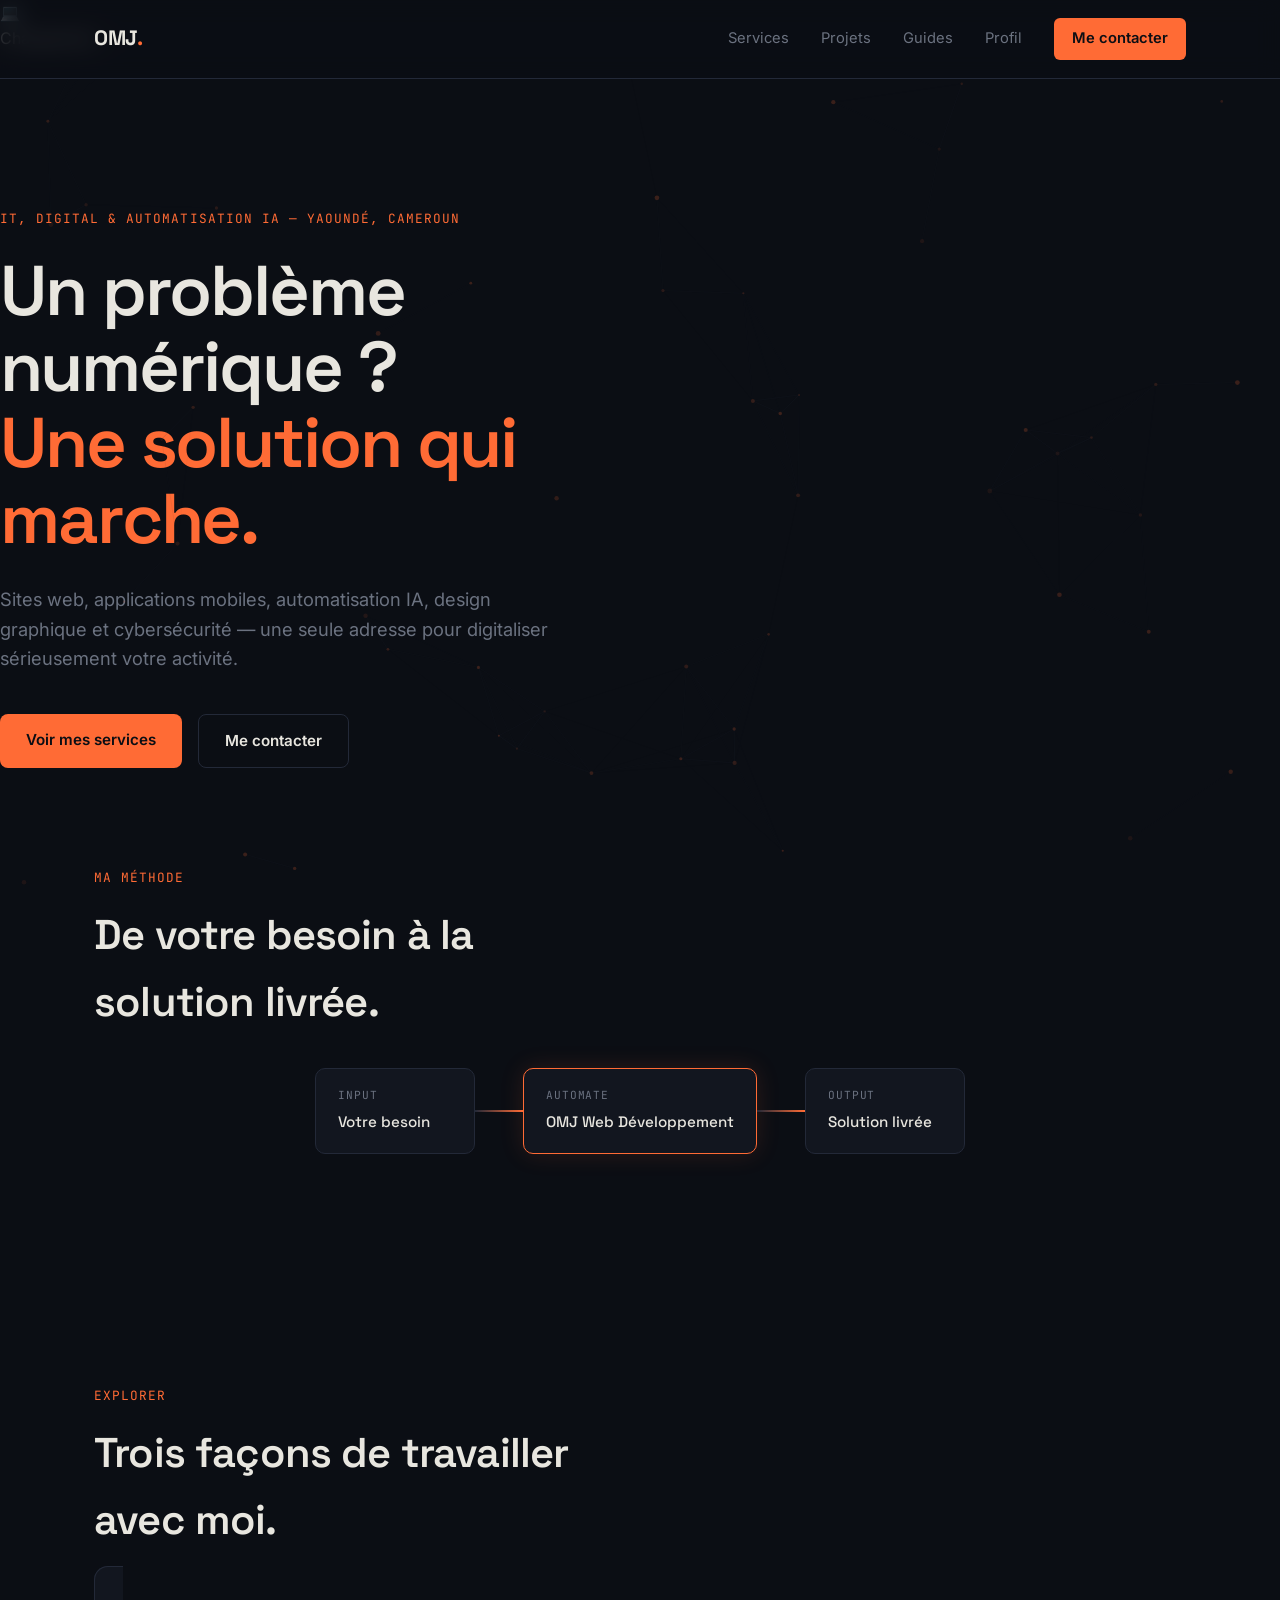
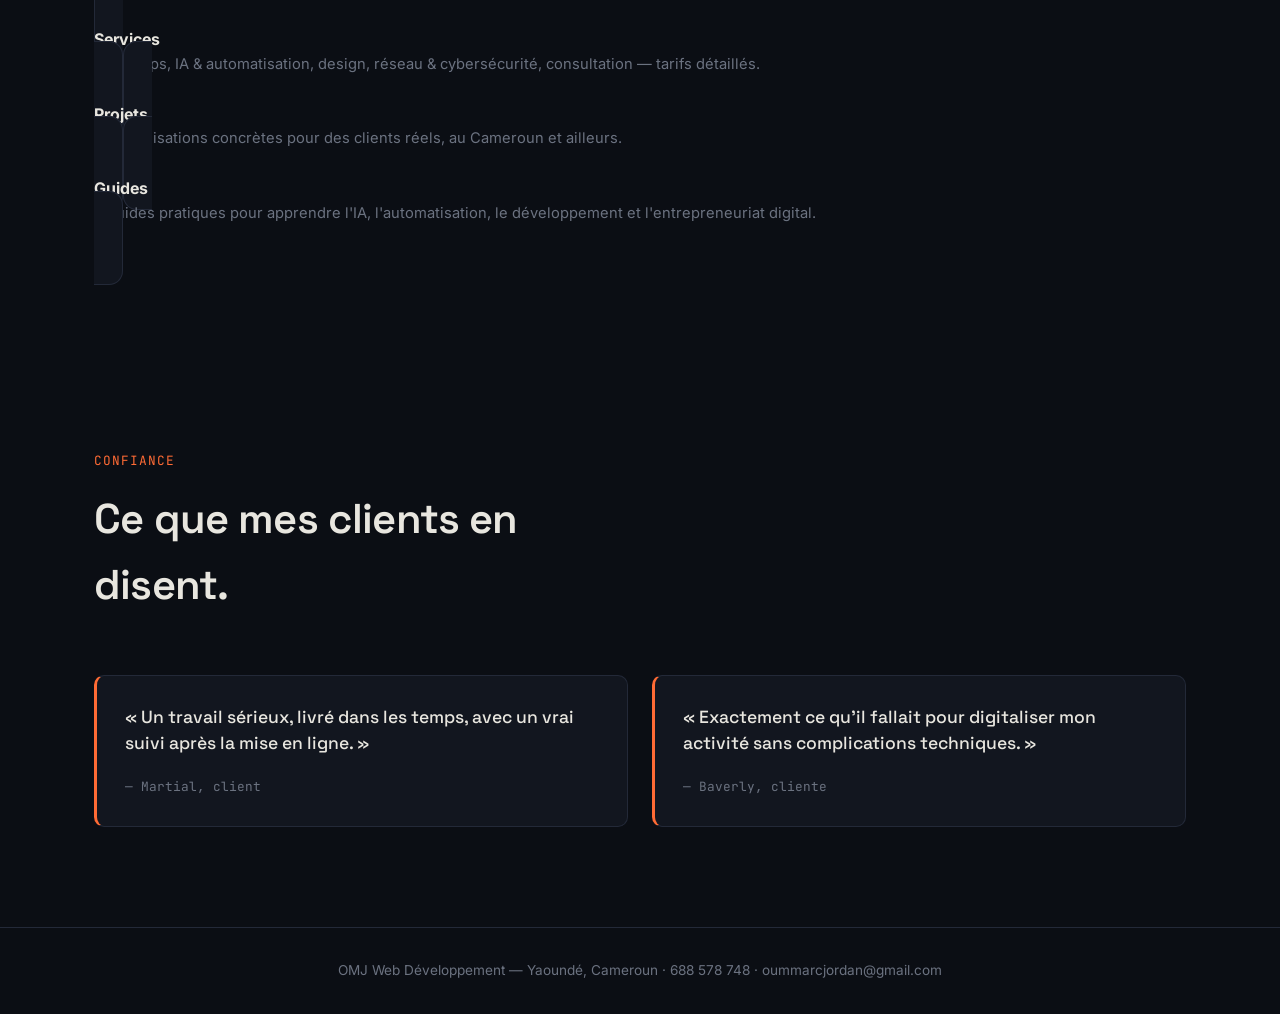
==== index.html @ aa6b7703 "Update index.html" ====
<!DOCTYPE html>
<html lang="fr">
<head>
<meta charset="UTF-8">
<meta name="viewport" content="width=device-width, initial-scale=1.0">
<title>OMJ Web Développement — IT, Digital & Automatisation IA à Yaoundé</title>
<meta name="description" content="Développement web, applications mobiles, automatisation IA, design graphique et cybersécurité — par Marc Jordan Oum, OMJ Web Développement, Yaoundé, Cameroun.">
<link rel="preconnect" href="https://fonts.googleapis.com">
<link href="https://fonts.googleapis.com/css2?family=Space+Grotesk:wght@500;600;700&family=Inter:wght@400;500;600&family=JetBrains+Mono:wght@400;500&display=swap" rel="stylesheet">
<link rel="stylesheet" href="style.css">
</head>
<body>

<div id="preloader">
  <div class="loader-track"><div class="loader-icon">💻</div></div>
  <p class="loader-text">Chargement…</p>
</div>

<canvas id="node-canvas"></canvas>

<nav class="nav">
  <div class="nav-inner">
    <a href="index.html" class="logo">OMJ<span class="logo-dot">.</span></a>
    <div class="nav-links">
      <a href="services.html">Services</a>
      <a href="projets.html">Projets</a>
      <a href="guides.html">Guides</a>
      <a href="profil.html">Profil</a>
      <a href="contact.html" class="nav-cta">Me contacter</a>
    </div>
  </div>
</nav>

<header class="photo-hero">
  <div class="photo-hero-bg" style="background-image:url('images/hero-accueil.jpg')"></div>
  <canvas id="brain-canvas"></canvas>
  <div class="photo-hero-overlay"></div>
  <div class="photo-hero-content">
    <p class="eyebrow">IT, Digital &amp; Automatisation IA — Yaoundé, Cameroun</p>
    <h1 class="hero-title">Un problème numérique ?<br><span class="accent">Une solution qui marche.</span></h1>
    <p class="hero-sub">Sites web, applications mobiles, automatisation IA, design graphique et cybersécurité — une seule adresse pour digitaliser sérieusement votre activité.</p>
    <div class="hero-actions">
      <a href="services.html" class="btn btn-primary">Voir mes services</a>
      <a href="contact.html" class="btn btn-ghost">Me contacter</a>
    </div>
  </div>
</header>

<section id="flow">
  <p class="section-eyebrow">Ma méthode</p>
  <h2 class="section-title">De votre besoin à la solution livrée.</h2>
  <div class="hero-flow">
    <div class="flow-node">
      <span class="flow-label">INPUT</span>
      <span class="flow-value">Votre besoin</span>
    </div>
    <div class="flow-line flow-line-1"></div>
    <div class="flow-node flow-process">
      <span class="flow-label">AUTOMATE</span>
      <span class="flow-value">OMJ Web Développement</span>
    </div>
    <div class="flow-line flow-line-2"></div>
    <div class="flow-node flow-output">
      <span class="flow-label">OUTPUT</span>
      <span class="flow-value">Solution livrée</span>
    </div>
  </div>
</section>

<section id="teaser">
  <p class="section-eyebrow">Explorer</p>
  <h2 class="section-title">Trois façons de travailler avec moi.</h2>
  <div class="card-grid" style="margin-top:48px;">
    <a href="services.html" class="price-card">
      <h4>Services</h4>
      <p class="price-desc">Web, apps, IA &amp; automatisation, design, réseau &amp; cybersécurité, consultation — tarifs détaillés.</p>
    </a>
    <a href="projets.html" class="price-card">
      <h4>Projets</h4>
      <p class="price-desc">Des réalisations concrètes pour des clients réels, au Cameroun et ailleurs.</p>
    </a>
    <a href="guides.html" class="price-card">
      <h4>Guides</h4>
      <p class="price-desc">8 guides pratiques pour apprendre l'IA, l'automatisation, le développement et l'entrepreneuriat digital.</p>
    </a>
  </div>
</section>

<section id="trust">
  <p class="section-eyebrow">Confiance</p>
  <h2 class="section-title">Ce que mes clients en disent.</h2>
  <div class="trust-grid">
    <div class="trust-card">
      <p>« Un travail sérieux, livré dans les temps, avec un vrai suivi après la mise en ligne. »</p>
      <cite>— Martial, client</cite>
    </div>
    <div class="trust-card">
      <p>« Exactement ce qu'il fallait pour digitaliser mon activité sans complications techniques. »</p>
      <cite>— Baverly, cliente</cite>
    </div>
  </div>
</section>

<footer class="footer">
  <p>OMJ Web Développement — Yaoundé, Cameroun · 688 578 748 · oummarcjordan@gmail.com</p>
</footer>

<script src="main.js"></script>
</body>
  </html>
---- style.css ----
/* ============================================
   TOKENS
   ============================================ */
:root {
  --bg: #0B0E14;
  --surface: #12161F;
  --surface-2: #181D29;
  --text: #E8E6DF;
  --text-muted: #6B7280;
  --accent: #FF6B35;
  --accent-dim: #FF6B3522;
  --border: #232938;

  --font-display: 'Space Grotesk', sans-serif;
  --font-body: 'Inter', sans-serif;
  --font-mono: 'JetBrains Mono', monospace;

  --maxw: 1140px;
}

* { margin: 0; padding: 0; box-sizing: border-box; }

html { scroll-behavior: smooth; }

body {
  background: var(--bg);
  color: var(--text);
  font-family: var(--font-body);
  line-height: 1.6;
  -webkit-font-smoothing: antialiased;
  overflow-x: hidden;
}

a { color: inherit; text-decoration: none; }
ul { list-style: none; }

@media (prefers-reduced-motion: reduce) {
  *, *::before, *::after {
    animation-duration: 0.01ms !important;
    transition-duration: 0.01ms !important;
  }
}

/* ============================================
   BACKGROUND CANVAS
   ============================================ */
#node-canvas {
  position: fixed;
  top: 0; left: 0;
  width: 100%; height: 100%;
  z-index: 0;
  opacity: 0.5;
  pointer-events: none;
}

/* ============================================
   NAV
   ============================================ */
.nav {
  position: fixed;
  top: 0; left: 0; right: 0;
  z-index: 100;
  background: rgba(11, 14, 20, 0.75);
  backdrop-filter: blur(12px);
  border-bottom: 1px solid var(--border);
}

.nav-inner {
  max-width: var(--maxw);
  margin: 0 auto;
  padding: 18px 24px;
  display: flex;
  justify-content: space-between;
  align-items: center;
}

.logo {
  font-family: var(--font-display);
  font-weight: 700;
  font-size: 1.3rem;
  letter-spacing: -0.02em;
}
.logo-dot { color: var(--accent); }

.nav-links {
  display: flex;
  align-items: center;
  gap: 32px;
  font-size: 0.92rem;
  color: var(--text-muted);
}
.nav-links a:hover { color: var(--text); }

.nav-cta {
  background: var(--accent);
  color: #0B0E14 !important;
  padding: 9px 18px;
  border-radius: 6px;
  font-weight: 600;
}
.nav-cta:hover { opacity: 0.9; }

/* ============================================
   HERO
   ============================================ */
.hero {
  position: relative;
  z-index: 1;
  max-width: var(--maxw);
  margin: 0 auto;
  padding: 180px 24px 120px;
  display: grid;
  grid-template-columns: 1fr;
  gap: 80px;
}

.eyebrow {
  font-family: var(--font-mono);
  font-size: 0.8rem;
  color: var(--accent);
  letter-spacing: 0.08em;
  text-transform: uppercase;
  margin-bottom: 24px;
}

.hero-title {
  font-family: var(--font-display);
  font-size: clamp(2.4rem, 6vw, 4.4rem);
  font-weight: 600;
  line-height: 1.08;
  letter-spacing: -0.03em;
  max-width: 14ch;
}
.hero-title .accent { color: var(--accent); }

.hero-sub {
  margin-top: 28px;
  font-size: 1.15rem;
  color: var(--text-muted);
  max-width: 46ch;
}

.hero-actions {
  margin-top: 40px;
  display: flex;
  gap: 16px;
  flex-wrap: wrap;
}

.btn {
  padding: 14px 26px;
  border-radius: 8px;
  font-weight: 600;
  font-size: 0.95rem;
  display: inline-block;
  transition: transform 0.15s ease, opacity 0.15s ease;
}
.btn:hover { transform: translateY(-2px); }

.btn-primary {
  background: var(--accent);
  color: #0B0E14;
}
.btn-ghost {
  border: 1px solid var(--border);
  color: var(--text);
}
.btn-ghost:hover { border-color: var(--accent); }

/* Hero flow diagram */
.hero-flow {
  display: flex;
  align-items: center;
  justify-content: center;
  gap: 0;
  flex-wrap: wrap;
  padding: 32px 0;
}

.flow-node {
  background: var(--surface);
  border: 1px solid var(--border);
  border-radius: 10px;
  padding: 18px 22px;
  display: flex;
  flex-direction: column;
  gap: 6px;
  min-width: 160px;
  animation: pulse-node 3s ease-in-out infinite;
}
.flow-process {
  border-color: var(--accent);
  box-shadow: 0 0 24px var(--accent-dim);
  animation-delay: 0.5s;
}
.flow-output { animation-delay: 1s; }

@keyframes pulse-node {
  0%, 100% { transform: scale(1); }
  50% { transform: scale(1.03); }
}

.flow-label {
  font-family: var(--font-mono);
  font-size: 0.7rem;
  color: var(--text-muted);
  letter-spacing: 0.08em;
}
.flow-value {
  font-family: var(--font-display);
  font-size: 0.95rem;
  font-weight: 500;
}

.flow-line {
  width: 48px;
  height: 2px;
  background: linear-gradient(90deg, var(--border), var(--accent));
  position: relative;
  overflow: hidden;
}
.flow-line::after {
  content: '';
  position: absolute;
  top: 0; left: -100%;
  width: 100%; height: 100%;
  background: var(--accent);
  animation: flow-travel 2s linear infinite;
}
.flow-line-2::after { animation-delay: 1s; }

@keyframes flow-travel {
  to { left: 100%; }
}

@media (max-width: 640px) {
  .flow-line { width: 2px; height: 24px; }
}

/* ============================================
   SECTION HEADERS (shared)
   ============================================ */
section {
  position: relative;
  z-index: 1;
  max-width: var(--maxw);
  margin: 0 auto;
  padding: 100px 24px;
}

.section-eyebrow {
  font-family: var(--font-mono);
  font-size: 0.8rem;
  color: var(--accent);
  letter-spacing: 0.08em;
  text-transform: uppercase;
  margin-bottom: 14px;
}

.section-title {
  font-family: var(--font-display);
  font-size: clamp(1.8rem, 4vw, 2.6rem);
  font-weight: 600;
  letter-spacing: -0.02em;
  max-width: 18ch;
}

.section-sub {
  margin-top: 16px;
  color: var(--text-muted);
  max-width: 50ch;
  font-size: 1.05rem;
}

/* ============================================
   SERVICES / MODULES
   ============================================ */
.module-grid {
  margin-top: 56px;
  display: grid;
  grid-template-columns: repeat(auto-fit, minmax(240px, 1fr));
  gap: 1px;
  background: var(--border);
  border: 1px solid var(--border);
  border-radius: 14px;
  overflow: hidden;
}

.module {
  background: var(--bg);
  padding: 36px 28px;
  transition: background 0.2s ease;
}
.module:hover { background: var(--surface); }

.module-mark {
  font-family: var(--font-mono);
  font-size: 1.4rem;
  color: var(--accent);
  display: block;
  margin-bottom: 20px;
}

.module h3 {
  font-family: var(--font-display);
  font-size: 1.15rem;
  font-weight: 600;
  margin-bottom: 10px;
}

.module p {
  color: var(--text-muted);
  font-size: 0.92rem;
}

/* ============================================
   PRICING
   ============================================ */
.pricing-grid {
  margin-top: 56px;
  display: grid;
  grid-template-columns: repeat(auto-fit, minmax(260px, 1fr));
  gap: 24px;
}

.price-card {
  background: var(--surface);
  border: 1px solid var(--border);
  border-radius: 14px;
  padding: 36px 28px;
  position: relative;
  transition: transform 0.2s ease, border-color 0.2s ease;
}
.price-card:hover {
  transform: translateY(-4px);
  border-color: var(--accent);
}

.price-card-featured {
  border-color: var(--accent);
  background: linear-gradient(180deg, var(--surface-2), var(--surface));
}

.price-badge {
  position: absolute;
  top: -12px;
  left: 28px;
  background: var(--accent);
  color: #0B0E14;
  font-family: var(--font-mono);
  font-size: 0.7rem;
  font-weight: 600;
  letter-spacing: 0.04em;
  padding: 4px 12px;
  border-radius: 20px;
}

.price-card h3 {
  font-family: var(--font-display);
  font-size: 1.2rem;
  font-weight: 600;
  margin-bottom: 14px;
}

.price-range {
  font-family: var(--font-mono);
  font-size: 1.7rem;
  font-weight: 500;
  color: var(--accent);
  margin-bottom: 16px;
}
.price-range span {
  color: var(--text-muted);
  font-size: 1.1rem;
}

.price-desc {
  color: var(--text-muted);
  font-size: 0.92rem;
}

.pricing-note {
  margin-top: 36px;
  color: var(--text-muted);
  font-size: 0.92rem;
}
.pricing-note a {
  color: var(--accent);
  border-bottom: 1px solid var(--accent);
}
.pricing-note-sub {
  display: block;
  margin-top: 8px;
  font-family: var(--font-mono);
  font-size: 0.78rem;
  opacity: 0.75;
}

/* ============================================
   TRUST / TESTIMONIALS
   ============================================ */
.trust-grid {
  margin-top: 56px;
  display: grid;
  grid-template-columns: repeat(auto-fit, minmax(280px, 1fr));
  gap: 24px;
}

.trust-card {
  background: var(--surface);
  border: 1px solid var(--border);
  border-left: 3px solid var(--accent);
  border-radius: 10px;
  padding: 28px;
}

.trust-card p {
  font-family: var(--font-display);
  font-size: 1.1rem;
  font-weight: 500;
  line-height: 1.5;
  margin-bottom: 16px;
}

.trust-card cite {
  font-family: var(--font-mono);
  font-size: 0.8rem;
  color: var(--text-muted);
  font-style: normal;
}

/* ============================================
   PROCESS
   ============================================ */
.process-flow {
  margin-top: 56px;
  display: grid;
  grid-template-columns: repeat(auto-fit, minmax(220px, 1fr));
  gap: 32px;
}

.process-step {
  border-left: 2px solid var(--accent);
  padding-left: 24px;
}

.process-step h3 {
  font-family: var(--font-display);
  font-size: 1.3rem;
  font-weight: 600;
  margin-bottom: 10px;
}

.process-step p {
  color: var(--text-muted);
  font-size: 0.95rem;
}

/* ============================================
   CONTACT
   ============================================ */
.contact {
  text-align: left;
  padding-bottom: 140px;
}

.contact-actions {
  margin-top: 32px;
  display: flex;
  flex-wrap: wrap;
  gap: 16px;
}

.contact-btn {
  display: flex;
  align-items: center;
  gap: 14px;
  background: var(--surface);
  border: 1px solid var(--border);
  border-radius: 12px;
  padding: 18px 24px;
  min-width: 260px;
  transition: transform 0.15s ease, border-color 0.15s ease;
}
.contact-btn:hover {
  transform: translateY(-2px);
  border-color: var(--accent);
}

.contact-btn-icon {
  font-size: 1.3rem;
  color: var(--accent);
  line-height: 1;
}

.contact-btn-text {
  display: flex;
  flex-direction: column;
  gap: 2px;
}

.contact-btn-label {
  font-family: var(--font-mono);
  font-size: 0.72rem;
  color: var(--text-muted);
  text-transform: uppercase;
  letter-spacing: 0.06em;
}

.contact-btn-value {
  font-family: var(--font-display);
  font-size: 1.05rem;
  font-weight: 600;
  color: var(--text);
}

.contact-btn-whatsapp .contact-btn-icon { color: #25D366; }

.contact-links {
  margin-top: 32px;
  display: flex;
  gap: 24px;
  font-family: var(--font-mono);
  font-size: 0.85rem;
  color: var(--text-muted);
}
.contact-links a:hover { color: var(--text); }

/* ============================================
   FOOTER
   ============================================ */
.footer {
  position: relative;
  z-index: 1;
  text-align: center;
  padding: 32px 24px;
  border-top: 1px solid var(--border);
  color: var(--text-muted);
  font-size: 0.85rem;
}

/* ============================================
   FOCUS STATES
   ============================================ */
a:focus-visible, button:focus-visible {
  outline: 2px solid var(--accent);
  outline-offset: 3px;
}

/* ============================================
   RESPONSIVE
   ============================================ */
@media (max-width: 768px) {
  .nav-links { gap: 18px; font-size: 0.85rem; }
  .nav-links a:not(.nav-cta) { display: none; }
  .hero { padding: 140px 20px 80px; gap: 56px; }
  section { padding: 70px 20px; }
  .hero-flow { flex-direction: column; }
}
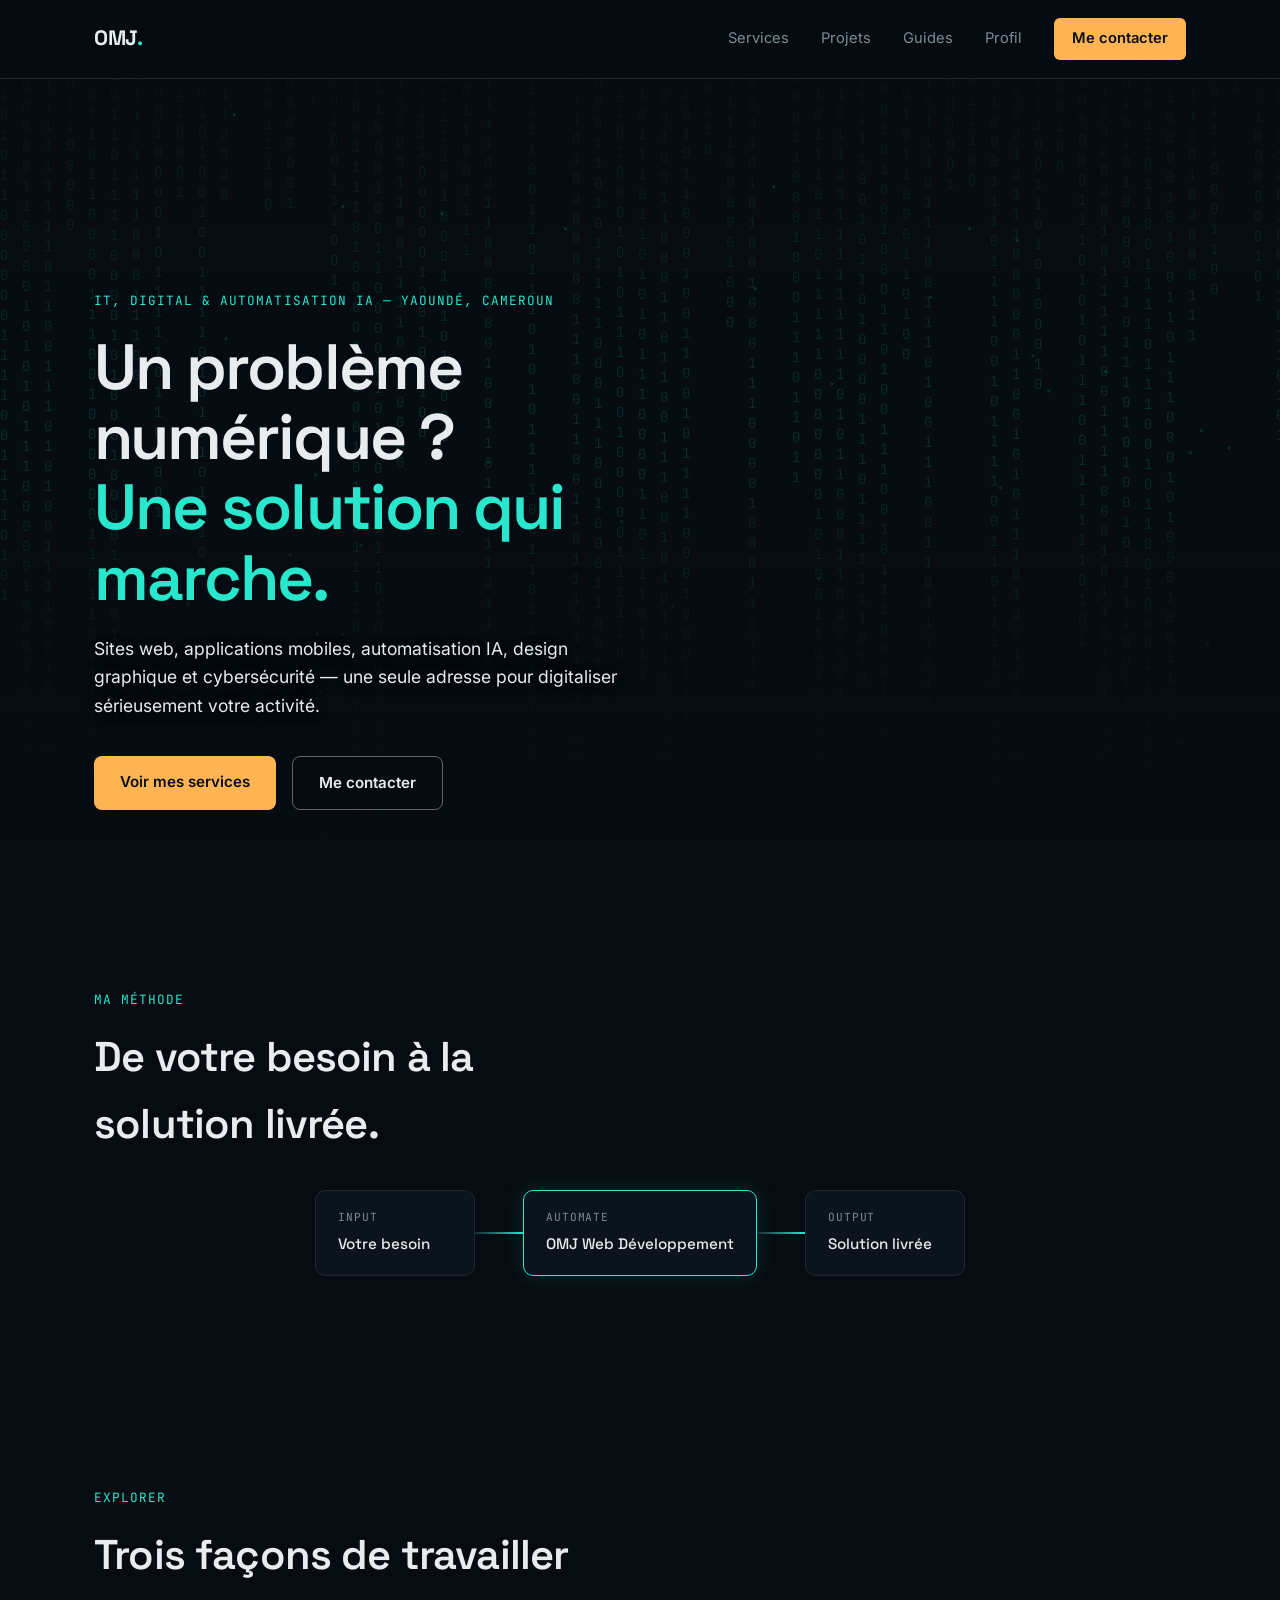
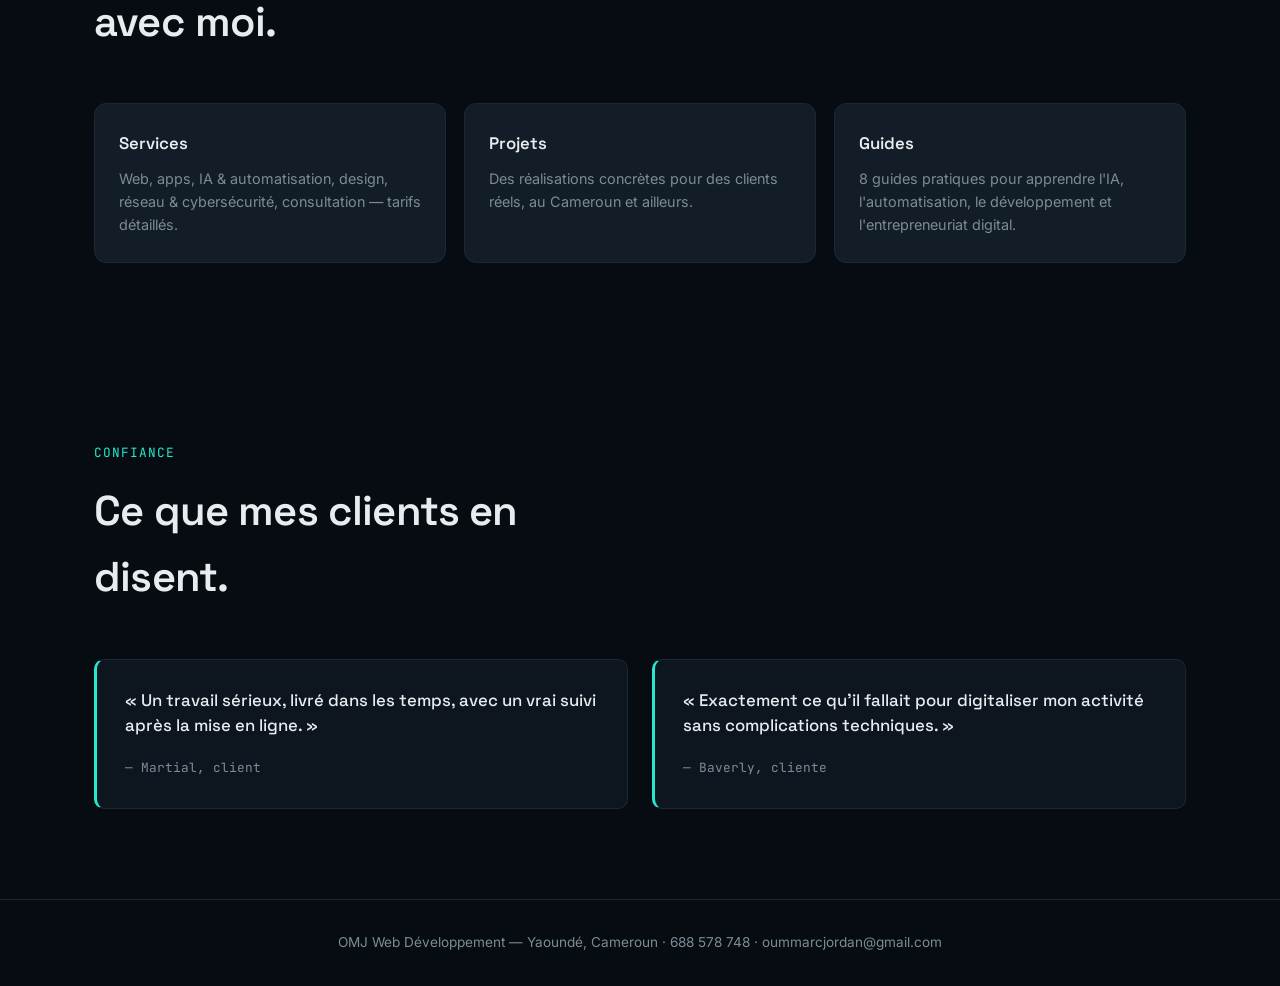
==== commit bb48d01a: "Update index.html" ====
--- a/index.html
+++ b/index.html
@@ -1,4 +1,4 @@
-<!DOCTYPE html>
+  <!DOCTYPE html>
 <html lang="fr">
 <head>
 <meta charset="UTF-8">
@@ -33,7 +33,7 @@
 
 <header class="photo-hero">
   <div class="photo-hero-bg" style="background-image:url('images/hero-accueil.jpg')"></div>
-  <canvas id="brain-canvas"></canvas>
+  <canvas id="brain-canvas" data-particle-src="images/hero-accueil.jpg"></canvas>
   <div class="photo-hero-overlay"></div>
   <div class="photo-hero-content">
     <p class="eyebrow">IT, Digital &amp; Automatisation IA — Yaoundé, Cameroun</p>
@@ -107,4 +107,4 @@
 
 <script src="main.js"></script>
 </body>
-  </html>
+        </html>
--- a/style.css
+++ b/style.css
@@ -1,15 +1,17 @@
 /* ============================================
-   TOKENS
+   TOKENS — Circuit Cyan
    ============================================ */
 :root {
-  --bg: #0B0E14;
-  --surface: #12161F;
-  --surface-2: #181D29;
-  --text: #E8E6DF;
-  --text-muted: #6B7280;
-  --accent: #FF6B35;
-  --accent-dim: #FF6B3522;
-  --border: #232938;
+  --bg: #060C12;
+  --surface: #0D161F;
+  --surface-2: #121D28;
+  --text: #E8ECEF;
+  --text-muted: #7C8B96;
+  --accent: #29E7CD;
+  --accent-dim: #29E7CD22;
+  --warm: #FFB454;
+  --warm-dim: #FFB45422;
+  --border: #1C2833;
 
   --font-display: 'Space Grotesk', sans-serif;
   --font-body: 'Inter', sans-serif;
@@ -41,519 +43,249 @@
   }
 }
 
-/* ============================================
-   BACKGROUND CANVAS
-   ============================================ */
-#node-canvas {
+/* PRELOADER */
+#preloader {
   position: fixed;
-  top: 0; left: 0;
-  width: 100%; height: 100%;
-  z-index: 0;
-  opacity: 0.5;
-  pointer-events: none;
-}
-
-/* ============================================
-   NAV
-   ============================================ */
-.nav {
-  position: fixed;
-  top: 0; left: 0; right: 0;
-  z-index: 100;
-  background: rgba(11, 14, 20, 0.75);
-  backdrop-filter: blur(12px);
-  border-bottom: 1px solid var(--border);
-}
-
-.nav-inner {
-  max-width: var(--maxw);
-  margin: 0 auto;
-  padding: 18px 24px;
+  inset: 0;
+  z-index: 999;
+  background: var(--bg);
   display: flex;
-  justify-content: space-between;
-  align-items: center;
-}
-
-.logo {
-  font-family: var(--font-display);
-  font-weight: 700;
-  font-size: 1.3rem;
-  letter-spacing: -0.02em;
-}
-.logo-dot { color: var(--accent); }
-
-.nav-links {
-  display: flex;
-  align-items: center;
-  gap: 32px;
-  font-size: 0.92rem;
-  color: var(--text-muted);
-}
-.nav-links a:hover { color: var(--text); }
-
-.nav-cta {
-  background: var(--accent);
-  color: #0B0E14 !important;
-  padding: 9px 18px;
-  border-radius: 6px;
-  font-weight: 600;
-}
-.nav-cta:hover { opacity: 0.9; }
-
-/* ============================================
-   HERO
-   ============================================ */
-.hero {
-  position: relative;
-  z-index: 1;
-  max-width: var(--maxw);
-  margin: 0 auto;
-  padding: 180px 24px 120px;
-  display: grid;
-  grid-template-columns: 1fr;
-  gap: 80px;
-}
-
-.eyebrow {
-  font-family: var(--font-mono);
-  font-size: 0.8rem;
-  color: var(--accent);
-  letter-spacing: 0.08em;
-  text-transform: uppercase;
-  margin-bottom: 24px;
-}
-
-.hero-title {
-  font-family: var(--font-display);
-  font-size: clamp(2.4rem, 6vw, 4.4rem);
-  font-weight: 600;
-  line-height: 1.08;
-  letter-spacing: -0.03em;
-  max-width: 14ch;
-}
-.hero-title .accent { color: var(--accent); }
-
-.hero-sub {
-  margin-top: 28px;
-  font-size: 1.15rem;
-  color: var(--text-muted);
-  max-width: 46ch;
-}
-
-.hero-actions {
-  margin-top: 40px;
-  display: flex;
-  gap: 16px;
-  flex-wrap: wrap;
-}
-
-.btn {
-  padding: 14px 26px;
-  border-radius: 8px;
-  font-weight: 600;
-  font-size: 0.95rem;
-  display: inline-block;
-  transition: transform 0.15s ease, opacity 0.15s ease;
-}
-.btn:hover { transform: translateY(-2px); }
-
-.btn-primary {
-  background: var(--accent);
-  color: #0B0E14;
-}
-.btn-ghost {
-  border: 1px solid var(--border);
-  color: var(--text);
-}
-.btn-ghost:hover { border-color: var(--accent); }
-
-/* Hero flow diagram */
-.hero-flow {
-  display: flex;
+  flex-direction: column;
   align-items: center;
   justify-content: center;
-  gap: 0;
-  flex-wrap: wrap;
-  padding: 32px 0;
-}
-
+  gap: 22px;
+  transition: opacity 0.5s ease, visibility 0.5s ease;
+}
+#preloader.hidden { opacity: 0; visibility: hidden; pointer-events: none; }
+.loader-track { width: 140px; height: 2px; background: var(--border); position: relative; overflow: visible; }
+.loader-icon {
+  position: absolute; top: 50%; left: 0; transform: translateY(-50%);
+  font-size: 1.3rem; color: var(--accent);
+  animation: loader-slide 1.4s ease-in-out infinite;
+}
+@keyframes loader-slide {
+  0% { left: 0; opacity: 0.4; }
+  50% { opacity: 1; }
+  100% { left: calc(100% - 20px); opacity: 0.4; }
+}
+.loader-text {
+  font-family: var(--font-mono); font-size: 0.75rem; color: var(--text-muted);
+  letter-spacing: 0.1em; text-transform: uppercase;
+}
+
+/* CANVAS FOND (noeuds) */
+#node-canvas {
+  position: fixed; top: 0; left: 0; width: 100%; height: 100%;
+  z-index: 0; opacity: 0.45; pointer-events: none;
+}
+
+/* PHOTO HERO PLEIN ECRAN */
+.photo-hero {
+  position: relative; min-height: 100svh; width: 100%;
+  display: flex; align-items: flex-end; z-index: 1; overflow: hidden;
+}
+.photo-hero-bg {
+  position: absolute; inset: 0; background-size: cover;
+  background-position: center 20%; z-index: 0;
+}
+.photo-hero-overlay {
+  position: absolute; inset: 0;
+  background: linear-gradient(0deg, var(--bg) 5%, rgba(6,12,18,0.55) 45%, rgba(6,12,18,0.35) 100%);
+  z-index: 1;
+}
+.photo-hero-content {
+  position: relative; z-index: 2; max-width: var(--maxw);
+  margin: 0 auto; padding: 0 24px 90px; width: 100%;
+}
+#brain-canvas { position: absolute; inset: 0; z-index: 1; opacity: 0.55; mix-blend-mode: screen; }
+
+.eyebrow {
+  font-family: var(--font-mono); font-size: 0.8rem; color: var(--accent);
+  letter-spacing: 0.08em; text-transform: uppercase; margin-bottom: 20px;
+}
+.hero-title {
+  font-family: var(--font-display); font-size: clamp(2.2rem, 6vw, 4rem);
+  font-weight: 600; line-height: 1.1; letter-spacing: -0.03em; max-width: 16ch;
+}
+.hero-title .accent { color: var(--accent); }
+.hero-sub {
+  margin-top: 22px; font-size: 1.1rem; color: var(--text); max-width: 48ch;
+  text-shadow: 0 2px 12px rgba(0,0,0,0.5);
+}
+.hero-actions { margin-top: 36px; display: flex; gap: 16px; flex-wrap: wrap; }
+
+.btn {
+  padding: 14px 26px; border-radius: 8px; font-weight: 600; font-size: 0.95rem;
+  display: inline-block; transition: transform 0.15s ease, opacity 0.15s ease;
+}
+.btn:hover { transform: translateY(-2px); }
+.btn-primary { background: var(--warm); color: #0B0E14; }
+.btn-ghost { border: 1px solid rgba(232,236,239,0.4); color: var(--text); backdrop-filter: blur(6px); }
+.btn-ghost:hover { border-color: var(--accent); }
+
+/* NAV */
+.nav {
+  position: fixed; top: 0; left: 0; right: 0; z-index: 100;
+  background: rgba(6, 12, 18, 0.75); backdrop-filter: blur(12px);
+  border-bottom: 1px solid var(--border);
+}
+.nav-inner {
+  max-width: var(--maxw); margin: 0 auto; padding: 18px 24px;
+  display: flex; justify-content: space-between; align-items: center;
+}
+.logo { font-family: var(--font-display); font-weight: 700; font-size: 1.3rem; letter-spacing: -0.02em; }
+.logo-dot { color: var(--accent); }
+.nav-links { display: flex; align-items: center; gap: 32px; font-size: 0.92rem; color: var(--text-muted); }
+.nav-links a:hover { color: var(--text); }
+.nav-links a.active { color: var(--accent); }
+.nav-cta { background: var(--warm); color: #0B0E14 !important; padding: 9px 18px; border-radius: 6px; font-weight: 600; }
+.nav-cta:hover { opacity: 0.9; }
+
+/* HERO FLOW (diagramme home) */
+.hero-flow { display: flex; align-items: center; justify-content: center; gap: 0; flex-wrap: wrap; padding: 32px 0; }
 .flow-node {
-  background: var(--surface);
-  border: 1px solid var(--border);
-  border-radius: 10px;
-  padding: 18px 22px;
-  display: flex;
-  flex-direction: column;
-  gap: 6px;
-  min-width: 160px;
-  animation: pulse-node 3s ease-in-out infinite;
-}
-.flow-process {
-  border-color: var(--accent);
-  box-shadow: 0 0 24px var(--accent-dim);
-  animation-delay: 0.5s;
-}
+  background: rgba(13,22,31,0.85); border: 1px solid var(--border); border-radius: 10px;
+  padding: 18px 22px; display: flex; flex-direction: column; gap: 6px; min-width: 160px;
+  animation: pulse-node 3s ease-in-out infinite; backdrop-filter: blur(6px);
+}
+.flow-process { border-color: var(--accent); box-shadow: 0 0 24px var(--accent-dim); animation-delay: 0.5s; }
 .flow-output { animation-delay: 1s; }
-
-@keyframes pulse-node {
-  0%, 100% { transform: scale(1); }
-  50% { transform: scale(1.03); }
-}
-
-.flow-label {
-  font-family: var(--font-mono);
-  font-size: 0.7rem;
-  color: var(--text-muted);
-  letter-spacing: 0.08em;
-}
-.flow-value {
-  font-family: var(--font-display);
-  font-size: 0.95rem;
-  font-weight: 500;
-}
-
-.flow-line {
-  width: 48px;
-  height: 2px;
-  background: linear-gradient(90deg, var(--border), var(--accent));
-  position: relative;
-  overflow: hidden;
-}
+@keyframes pulse-node { 0%, 100% { transform: scale(1); } 50% { transform: scale(1.03); } }
+.flow-label { font-family: var(--font-mono); font-size: 0.7rem; color: var(--text-muted); letter-spacing: 0.08em; }
+.flow-value { font-family: var(--font-display); font-size: 0.95rem; font-weight: 500; }
+.flow-line { width: 48px; height: 2px; background: linear-gradient(90deg, var(--border), var(--accent)); position: relative; overflow: hidden; }
 .flow-line::after {
-  content: '';
-  position: absolute;
-  top: 0; left: -100%;
-  width: 100%; height: 100%;
-  background: var(--accent);
-  animation: flow-travel 2s linear infinite;
+  content: ''; position: absolute; top: 0; left: -100%; width: 100%; height: 100%;
+  background: var(--accent); animation: flow-travel 2s linear infinite;
 }
 .flow-line-2::after { animation-delay: 1s; }
-
-@keyframes flow-travel {
-  to { left: 100%; }
-}
-
-@media (max-width: 640px) {
-  .flow-line { width: 2px; height: 24px; }
-}
-
-/* ============================================
-   SECTION HEADERS (shared)
-   ============================================ */
-section {
-  position: relative;
-  z-index: 1;
-  max-width: var(--maxw);
-  margin: 0 auto;
-  padding: 100px 24px;
-}
-
+@keyframes flow-travel { to { left: 100%; } }
+@media (max-width: 640px) { .flow-line { width: 2px; height: 24px; } }
+
+/* SECTIONS */
+section { position: relative; z-index: 1; max-width: var(--maxw); margin: 0 auto; padding: 90px 24px; }
 .section-eyebrow {
-  font-family: var(--font-mono);
-  font-size: 0.8rem;
-  color: var(--accent);
-  letter-spacing: 0.08em;
-  text-transform: uppercase;
-  margin-bottom: 14px;
-}
-
+  font-family: var(--font-mono); font-size: 0.8rem; color: var(--accent);
+  letter-spacing: 0.08em; text-transform: uppercase; margin-bottom: 14px;
+}
 .section-title {
-  font-family: var(--font-display);
-  font-size: clamp(1.8rem, 4vw, 2.6rem);
-  font-weight: 600;
-  letter-spacing: -0.02em;
-  max-width: 18ch;
-}
-
-.section-sub {
-  margin-top: 16px;
-  color: var(--text-muted);
-  max-width: 50ch;
-  font-size: 1.05rem;
-}
-
-/* ============================================
-   SERVICES / MODULES
-   ============================================ */
-.module-grid {
-  margin-top: 56px;
-  display: grid;
-  grid-template-columns: repeat(auto-fit, minmax(240px, 1fr));
-  gap: 1px;
-  background: var(--border);
-  border: 1px solid var(--border);
-  border-radius: 14px;
-  overflow: hidden;
-}
-
-.module {
-  background: var(--bg);
-  padding: 36px 28px;
-  transition: background 0.2s ease;
-}
-.module:hover { background: var(--surface); }
-
-.module-mark {
-  font-family: var(--font-mono);
-  font-size: 1.4rem;
-  color: var(--accent);
-  display: block;
-  margin-bottom: 20px;
-}
-
-.module h3 {
-  font-family: var(--font-display);
-  font-size: 1.15rem;
-  font-weight: 600;
-  margin-bottom: 10px;
-}
-
-.module p {
-  color: var(--text-muted);
-  font-size: 0.92rem;
-}
-
-/* ============================================
-   PRICING
-   ============================================ */
-.pricing-grid {
-  margin-top: 56px;
-  display: grid;
-  grid-template-columns: repeat(auto-fit, minmax(260px, 1fr));
-  gap: 24px;
-}
-
+  font-family: var(--font-display); font-size: clamp(1.8rem, 4vw, 2.6rem);
+  font-weight: 600; letter-spacing: -0.02em; max-width: 18ch;
+}
+.section-sub { margin-top: 16px; color: var(--text-muted); max-width: 50ch; font-size: 1.05rem; }
+
+/* ACCORDEONS */
+.accordion-group { margin-top: 48px; display: flex; flex-direction: column; gap: 14px; }
+.accordion { background: var(--surface); border: 1px solid var(--border); border-radius: 12px; overflow: hidden; }
+.accordion[open] { border-color: var(--accent); }
+.accordion summary {
+  list-style: none; cursor: pointer; padding: 22px 26px; display: flex; align-items: center;
+  justify-content: space-between; gap: 16px; font-family: var(--font-display); font-weight: 600; font-size: 1.08rem;
+}
+.accordion summary::-webkit-details-marker { display: none; }
+.accordion summary .acc-meta {
+  font-family: var(--font-mono); font-weight: 400; font-size: 0.78rem; color: var(--text-muted);
+  margin-left: auto; margin-right: 14px; white-space: nowrap;
+}
+.accordion summary .acc-arrow { color: var(--accent); font-size: 1rem; transition: transform 0.25s ease; flex-shrink: 0; }
+.accordion[open] summary .acc-arrow { transform: rotate(180deg); }
+.accordion-body { padding: 0 26px 28px; animation: acc-reveal 0.25s ease; }
+@keyframes acc-reveal { from { opacity: 0; transform: translateY(-6px); } to { opacity: 1; transform: translateY(0); } }
+.accordion-body p.acc-intro { color: var(--text-muted); font-size: 0.95rem; margin-bottom: 22px; max-width: 60ch; }
+
+/* CARTES */
+.card-grid { display: grid; grid-template-columns: repeat(auto-fit, minmax(250px, 1fr)); gap: 18px; }
 .price-card {
-  background: var(--surface);
-  border: 1px solid var(--border);
-  border-radius: 14px;
-  padding: 36px 28px;
-  position: relative;
-  transition: transform 0.2s ease, border-color 0.2s ease;
-}
-.price-card:hover {
-  transform: translateY(-4px);
-  border-color: var(--accent);
-}
-
-.price-card-featured {
-  border-color: var(--accent);
-  background: linear-gradient(180deg, var(--surface-2), var(--surface));
-}
-
-.price-badge {
-  position: absolute;
-  top: -12px;
-  left: 28px;
-  background: var(--accent);
-  color: #0B0E14;
-  font-family: var(--font-mono);
-  font-size: 0.7rem;
-  font-weight: 600;
-  letter-spacing: 0.04em;
-  padding: 4px 12px;
-  border-radius: 20px;
-}
-
-.price-card h3 {
-  font-family: var(--font-display);
-  font-size: 1.2rem;
-  font-weight: 600;
-  margin-bottom: 14px;
-}
-
-.price-range {
-  font-family: var(--font-mono);
-  font-size: 1.7rem;
-  font-weight: 500;
-  color: var(--accent);
-  margin-bottom: 16px;
-}
-.price-range span {
-  color: var(--text-muted);
-  font-size: 1.1rem;
-}
-
-.price-desc {
-  color: var(--text-muted);
-  font-size: 0.92rem;
-}
-
-.pricing-note {
-  margin-top: 36px;
-  color: var(--text-muted);
-  font-size: 0.92rem;
-}
-.pricing-note a {
-  color: var(--accent);
-  border-bottom: 1px solid var(--accent);
-}
-.pricing-note-sub {
-  display: block;
-  margin-top: 8px;
-  font-family: var(--font-mono);
-  font-size: 0.78rem;
-  opacity: 0.75;
-}
-
-/* ============================================
-   TRUST / TESTIMONIALS
-   ============================================ */
-.trust-grid {
-  margin-top: 56px;
-  display: grid;
-  grid-template-columns: repeat(auto-fit, minmax(280px, 1fr));
-  gap: 24px;
-}
-
-.trust-card {
-  background: var(--surface);
-  border: 1px solid var(--border);
-  border-left: 3px solid var(--accent);
-  border-radius: 10px;
-  padding: 28px;
-}
-
-.trust-card p {
-  font-family: var(--font-display);
-  font-size: 1.1rem;
-  font-weight: 500;
-  line-height: 1.5;
-  margin-bottom: 16px;
-}
-
-.trust-card cite {
-  font-family: var(--font-mono);
-  font-size: 0.8rem;
-  color: var(--text-muted);
-  font-style: normal;
-}
-
-/* ============================================
-   PROCESS
-   ============================================ */
-.process-flow {
-  margin-top: 56px;
-  display: grid;
-  grid-template-columns: repeat(auto-fit, minmax(220px, 1fr));
-  gap: 32px;
-}
-
-.process-step {
-  border-left: 2px solid var(--accent);
-  padding-left: 24px;
-}
-
-.process-step h3 {
-  font-family: var(--font-display);
-  font-size: 1.3rem;
-  font-weight: 600;
-  margin-bottom: 10px;
-}
-
-.process-step p {
-  color: var(--text-muted);
-  font-size: 0.95rem;
-}
-
-/* ============================================
-   CONTACT
-   ============================================ */
-.contact {
-  text-align: left;
-  padding-bottom: 140px;
-}
-
-.contact-actions {
-  margin-top: 32px;
-  display: flex;
-  flex-wrap: wrap;
-  gap: 16px;
-}
-
+  background: var(--surface-2); border: 1px solid var(--border); border-radius: 12px;
+  padding: 26px 24px; transition: transform 0.2s ease, border-color 0.2s ease;
+}
+.price-card:hover { transform: translateY(-3px); border-color: var(--accent); }
+.price-card h4 { font-family: var(--font-display); font-size: 1.05rem; font-weight: 600; margin-bottom: 10px; }
+.price-range { font-family: var(--font-mono); font-size: 1.15rem; font-weight: 500; color: var(--accent); margin-bottom: 4px; }
+.price-range-usd { font-family: var(--font-mono); font-size: 0.82rem; color: var(--warm); margin-bottom: 14px; }
+.price-desc { color: var(--text-muted); font-size: 0.9rem; }
+.pricing-note { margin-top: 28px; color: var(--text-muted); font-size: 0.85rem; }
+.pricing-note a { color: var(--accent); border-bottom: 1px solid var(--accent); }
+
+/* PROJETS */
+.project-card { background: var(--surface-2); border: 1px solid var(--border); border-radius: 12px; padding: 28px; display: flex; flex-direction: column; gap: 12px; }
+.project-card h4 { font-family: var(--font-display); font-size: 1.1rem; font-weight: 600; }
+.project-card p { color: var(--text-muted); font-size: 0.92rem; }
+.project-status {
+  font-family: var(--font-mono); font-size: 0.7rem; text-transform: uppercase; letter-spacing: 0.06em;
+  color: var(--accent); width: fit-content; padding: 4px 10px; border: 1px solid var(--accent); border-radius: 20px;
+}
+.project-link { margin-top: 6px; font-family: var(--font-mono); font-size: 0.85rem; color: var(--warm); display: inline-flex; align-items: center; gap: 6px; width: fit-content; }
+.project-link:hover { text-decoration: underline; }
+
+/* GUIDES */
+.guide-card { background: var(--surface-2); border: 1px solid var(--border); border-radius: 12px; overflow: hidden; display: flex; flex-direction: column; }
+.guide-cover { width: 100%; aspect-ratio: 3/4; object-fit: cover; display: block; }
+.guide-body { padding: 20px; display: flex; flex-direction: column; gap: 8px; flex: 1; }
+.guide-body h4 { font-family: var(--font-display); font-size: 1rem; font-weight: 600; }
+.guide-body p { color: var(--text-muted); font-size: 0.88rem; flex: 1; }
+.guide-price { font-family: var(--font-mono); color: var(--accent); font-size: 1rem; }
+.guide-price-usd { font-family: var(--font-mono); color: var(--warm); font-size: 0.78rem; margin-bottom: 8px; }
+.guide-cta { margin-top: 6px; text-align: center; background: var(--warm); color: #0B0E14; padding: 10px; border-radius: 8px; font-weight: 600; font-size: 0.88rem; }
+.guide-cta:hover { opacity: 0.9; }
+.guides-grid { display: grid; grid-template-columns: repeat(auto-fit, minmax(220px, 1fr)); gap: 20px; margin-top: 48px; }
+.pack-banner {
+  margin-top: 44px; background: linear-gradient(135deg, var(--surface-2), var(--surface));
+  border: 1px solid var(--accent); border-radius: 14px; padding: 32px;
+  display: flex; flex-wrap: wrap; gap: 24px; align-items: center; justify-content: space-between;
+}
+.pack-banner h4 { font-family: var(--font-display); font-size: 1.3rem; margin-bottom: 6px; }
+.pack-banner p { color: var(--text-muted); font-size: 0.92rem; }
+
+/* TRUST */
+.trust-grid { margin-top: 48px; display: grid; grid-template-columns: repeat(auto-fit, minmax(280px, 1fr)); gap: 24px; }
+.trust-card { background: var(--surface); border: 1px solid var(--border); border-left: 3px solid var(--accent); border-radius: 10px; padding: 28px; }
+.trust-card p { font-family: var(--font-display); font-size: 1.05rem; font-weight: 500; line-height: 1.5; margin-bottom: 16px; }
+.trust-card cite { font-family: var(--font-mono); font-size: 0.8rem; color: var(--text-muted); font-style: normal; }
+
+/* PROCESS */
+.process-flow { margin-top: 48px; display: grid; grid-template-columns: repeat(auto-fit, minmax(220px, 1fr)); gap: 32px; }
+.process-step { border-left: 2px solid var(--accent); padding-left: 24px; }
+.process-step h3 { font-family: var(--font-display); font-size: 1.25rem; font-weight: 600; margin-bottom: 10px; }
+.process-step p { color: var(--text-muted); font-size: 0.95rem; }
+
+/* PROFIL */
+.profile-block { margin-top: 20px; display: grid; gap: 40px; }
+.profile-summary { color: var(--text-muted); font-size: 1.02rem; max-width: 62ch; }
+.timeline { margin-top: 8px; display: flex; flex-direction: column; gap: 22px; }
+.timeline-item { border-left: 2px solid var(--border); padding-left: 20px; position: relative; }
+.timeline-item::before { content: ''; position: absolute; left: -5px; top: 4px; width: 8px; height: 8px; border-radius: 50%; background: var(--accent); }
+.timeline-item h4 { font-family: var(--font-display); font-size: 1rem; font-weight: 600; }
+.timeline-item span { font-family: var(--font-mono); font-size: 0.75rem; color: var(--text-muted); }
+
+/* CONTACT */
+.contact-actions { margin-top: 32px; display: flex; flex-wrap: wrap; gap: 16px; }
 .contact-btn {
-  display: flex;
-  align-items: center;
-  gap: 14px;
-  background: var(--surface);
-  border: 1px solid var(--border);
-  border-radius: 12px;
-  padding: 18px 24px;
-  min-width: 260px;
-  transition: transform 0.15s ease, border-color 0.15s ease;
-}
-.contact-btn:hover {
-  transform: translateY(-2px);
-  border-color: var(--accent);
-}
-
-.contact-btn-icon {
-  font-size: 1.3rem;
-  color: var(--accent);
-  line-height: 1;
-}
-
-.contact-btn-text {
-  display: flex;
-  flex-direction: column;
-  gap: 2px;
-}
-
-.contact-btn-label {
-  font-family: var(--font-mono);
-  font-size: 0.72rem;
-  color: var(--text-muted);
-  text-transform: uppercase;
-  letter-spacing: 0.06em;
-}
-
-.contact-btn-value {
-  font-family: var(--font-display);
-  font-size: 1.05rem;
-  font-weight: 600;
-  color: var(--text);
-}
-
+  display: flex; align-items: center; gap: 14px; background: var(--surface); border: 1px solid var(--border);
+  border-radius: 12px; padding: 18px 24px; min-width: 260px; transition: transform 0.15s ease, border-color 0.15s ease;
+}
+.contact-btn:hover { transform: translateY(-2px); border-color: var(--accent); }
+.contact-btn-icon { font-size: 1.3rem; color: var(--accent); line-height: 1; }
+.contact-btn-text { display: flex; flex-direction: column; gap: 2px; }
+.contact-btn-label { font-family: var(--font-mono); font-size: 0.72rem; color: var(--text-muted); text-transform: uppercase; letter-spacing: 0.06em; }
+.contact-btn-value { font-family: var(--font-display); font-size: 1.05rem; font-weight: 600; color: var(--text); }
 .contact-btn-whatsapp .contact-btn-icon { color: #25D366; }
-
-.contact-links {
-  margin-top: 32px;
-  display: flex;
-  gap: 24px;
-  font-family: var(--font-mono);
-  font-size: 0.85rem;
-  color: var(--text-muted);
-}
+.contact-links { margin-top: 32px; display: flex; gap: 24px; font-family: var(--font-mono); font-size: 0.85rem; color: var(--text-muted); }
 .contact-links a:hover { color: var(--text); }
 
-/* ============================================
-   FOOTER
-   ============================================ */
-.footer {
-  position: relative;
-  z-index: 1;
-  text-align: center;
-  padding: 32px 24px;
-  border-top: 1px solid var(--border);
-  color: var(--text-muted);
-  font-size: 0.85rem;
-}
-
-/* ============================================
-   FOCUS STATES
-   ============================================ */
-a:focus-visible, button:focus-visible {
-  outline: 2px solid var(--accent);
-  outline-offset: 3px;
-}
-
-/* ============================================
-   RESPONSIVE
-   ============================================ */
+/* FOOTER */
+.footer { position: relative; z-index: 1; text-align: center; padding: 32px 24px; border-top: 1px solid var(--border); color: var(--text-muted); font-size: 0.85rem; }
+
+/* FOCUS */
+a:focus-visible, button:focus-visible { outline: 2px solid var(--accent); outline-offset: 3px; }
+
+/* RESPONSIVE */
 @media (max-width: 768px) {
   .nav-links { gap: 18px; font-size: 0.85rem; }
   .nav-links a:not(.nav-cta) { display: none; }
-  .hero { padding: 140px 20px 80px; gap: 56px; }
-  section { padding: 70px 20px; }
+  section { padding: 64px 20px; }
   .hero-flow { flex-direction: column; }
-}
+  .photo-hero-content { padding: 0 20px 60px; }
+  .accordion summary .acc-meta { display: none; }
+  .pack-banner { flex-direction: column; align-items: flex-start; }
+}
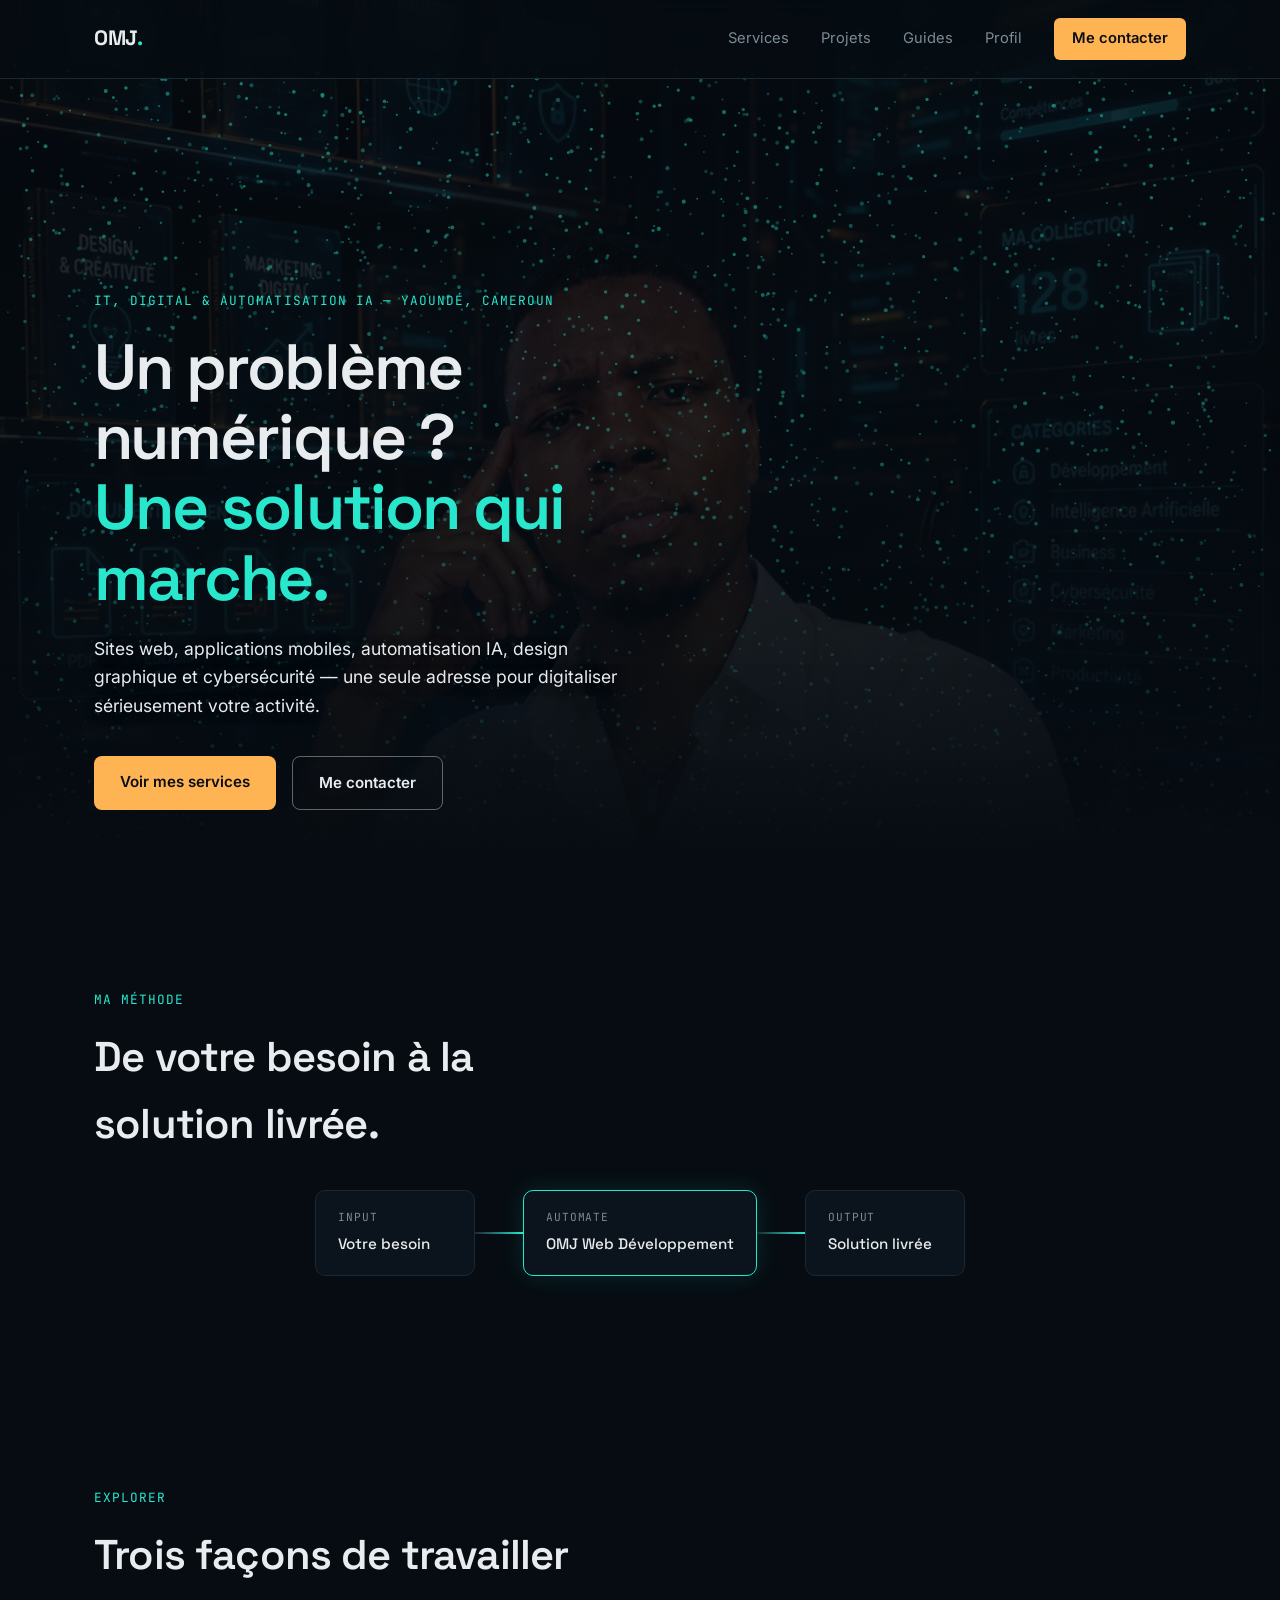
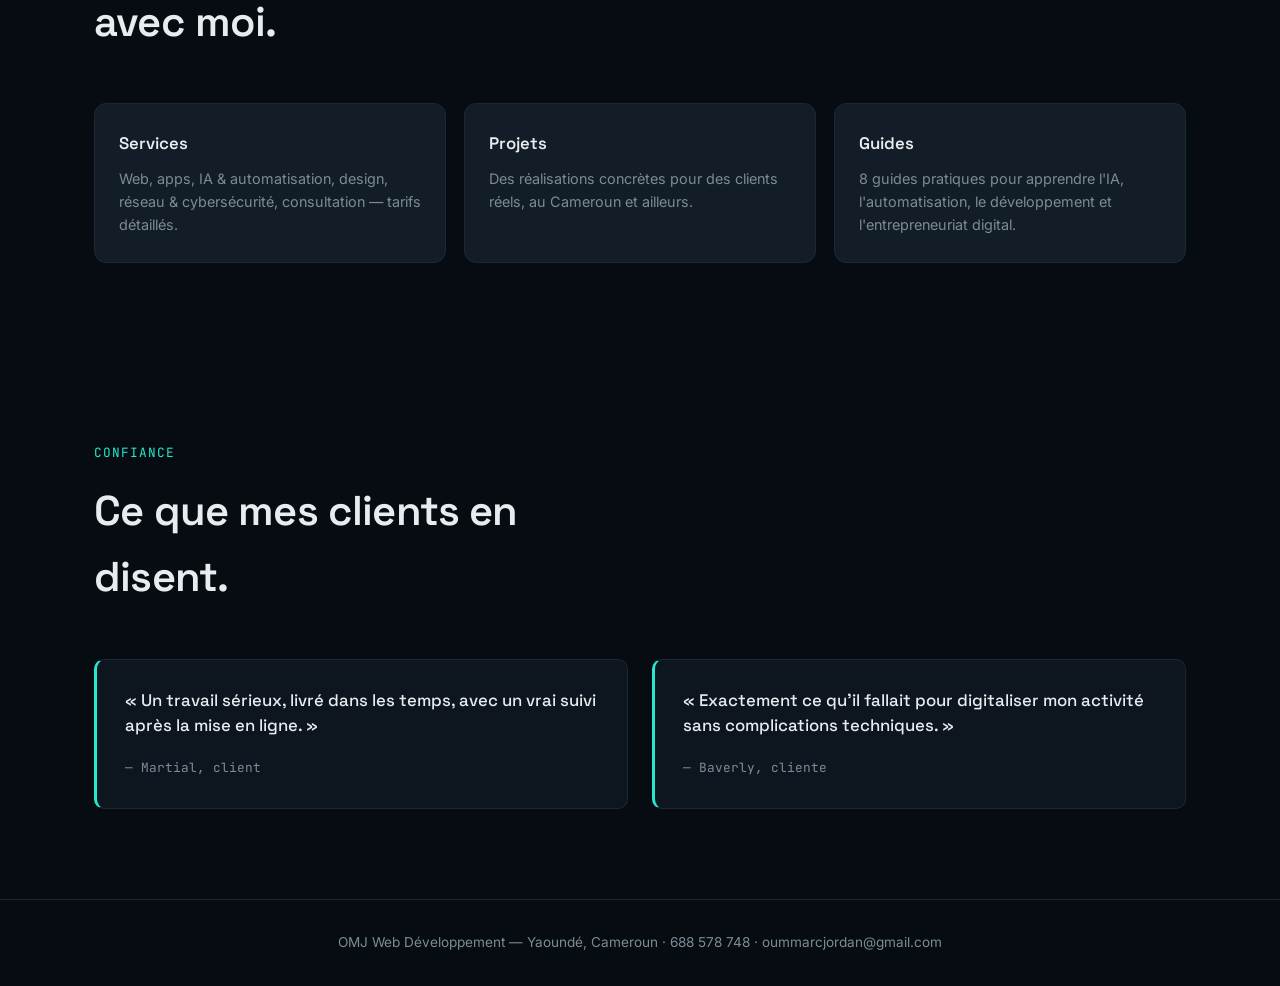
==== commit cf62ed97: "Update index.html" ====
--- a/index.html
+++ b/index.html
@@ -1,4 +1,4 @@
-  <!DOCTYPE html>
+<!DOCTYPE html>
 <html lang="fr">
 <head>
 <meta charset="UTF-8">
@@ -32,8 +32,8 @@
 </nav>
 
 <header class="photo-hero">
-  <div class="photo-hero-bg" style="background-image:url('images/hero-accueil.jpg')"></div>
-  <canvas id="brain-canvas" data-particle-src="images/hero-accueil.jpg"></canvas>
+  <div class="photo-hero-bg" style="background-image:url('images/hero-accueil.png')"></div>
+  <canvas id="brain-canvas" data-particle-src="images/hero-accueil.png"></canvas>
   <div class="photo-hero-overlay"></div>
   <div class="photo-hero-content">
     <p class="eyebrow">IT, Digital &amp; Automatisation IA — Yaoundé, Cameroun</p>
@@ -107,4 +107,4 @@
 
 <script src="main.js"></script>
 </body>
-        </html>
+                                         </html>
--- a/style.css
+++ b/style.css
@@ -87,6 +87,7 @@
 .photo-hero-bg {
   position: absolute; inset: 0; background-size: cover;
   background-position: center 20%; z-index: 0;
+  opacity: 0.32; filter: brightness(0.75) saturate(0.85);
 }
 .photo-hero-overlay {
   position: absolute; inset: 0;
@@ -97,7 +98,7 @@
   position: relative; z-index: 2; max-width: var(--maxw);
   margin: 0 auto; padding: 0 24px 90px; width: 100%;
 }
-#brain-canvas { position: absolute; inset: 0; z-index: 1; opacity: 0.55; mix-blend-mode: screen; }
+#brain-canvas { position: absolute; inset: 0; z-index: 1; opacity: 1; mix-blend-mode: screen; }
 
 .eyebrow {
   font-family: var(--font-mono); font-size: 0.8rem; color: var(--accent);
@@ -288,4 +289,4 @@
   .photo-hero-content { padding: 0 20px 60px; }
   .accordion summary .acc-meta { display: none; }
   .pack-banner { flex-direction: column; align-items: flex-start; }
-}
+   }
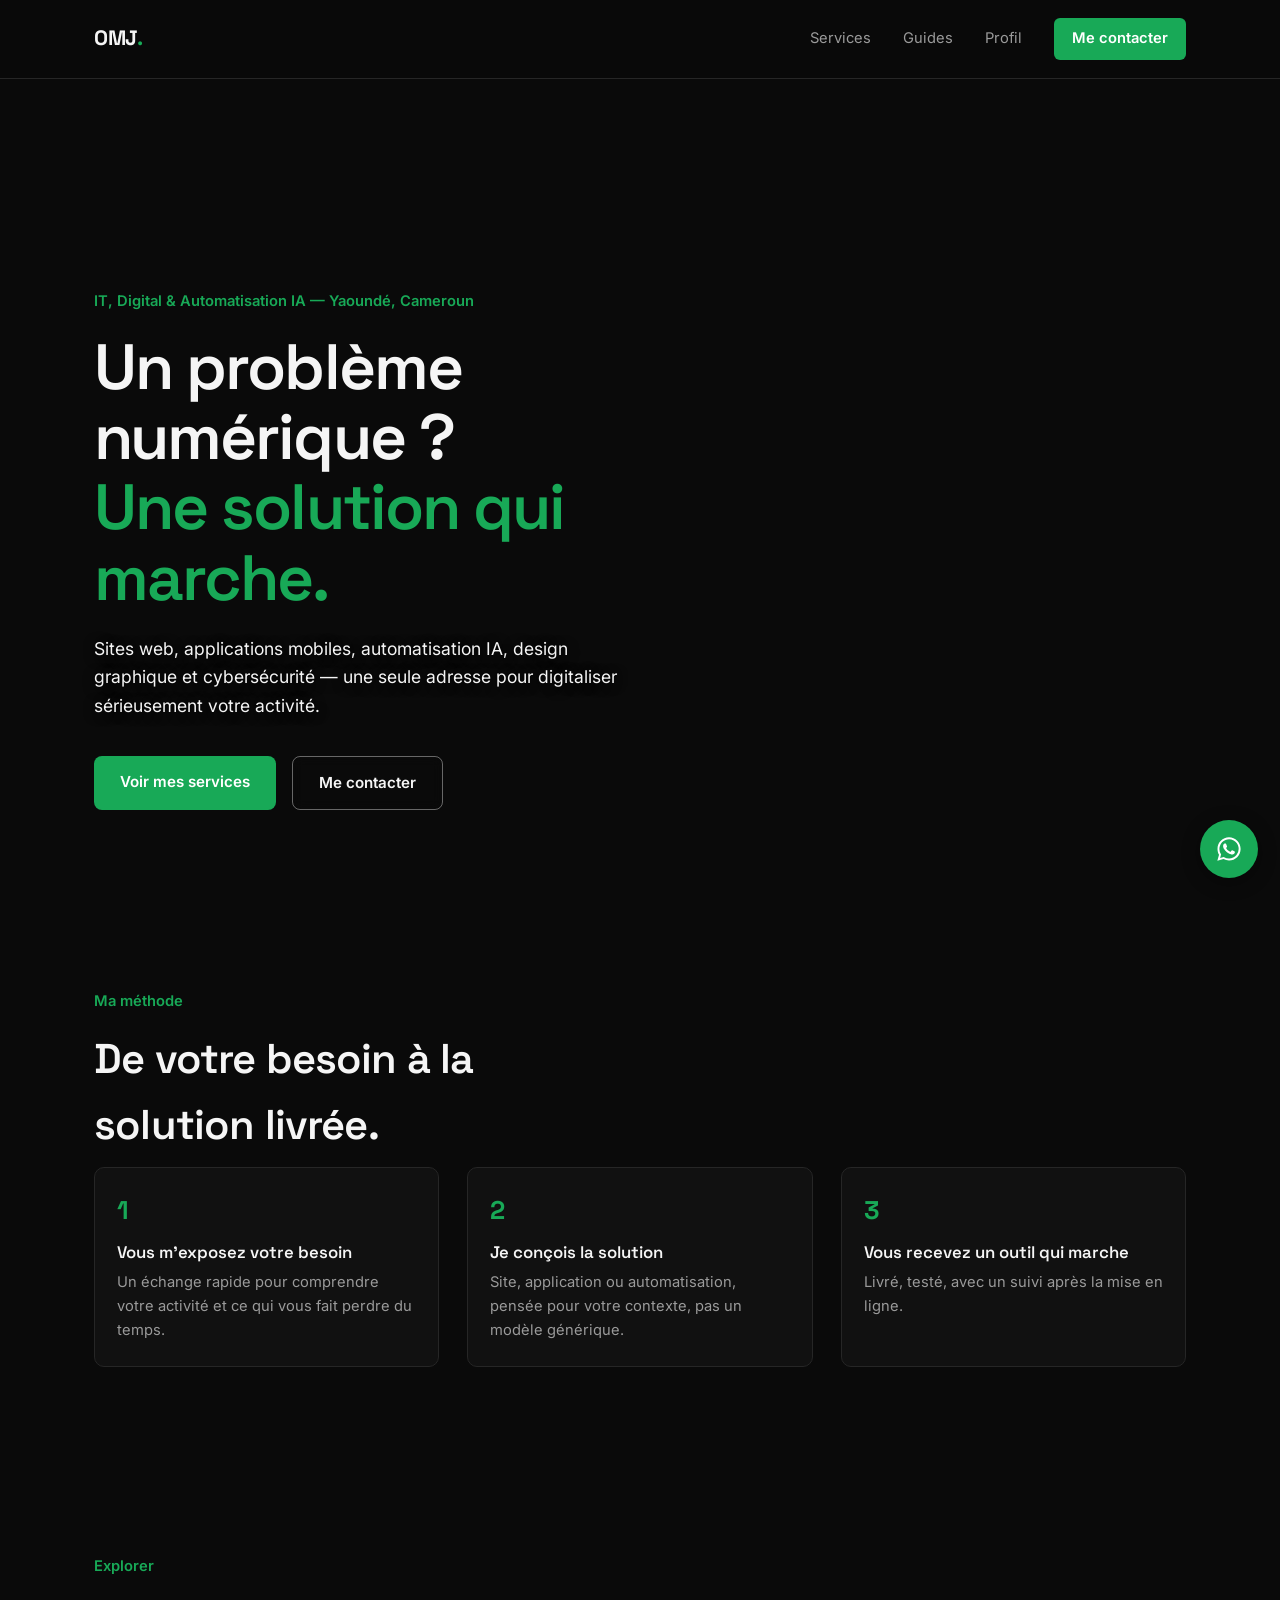
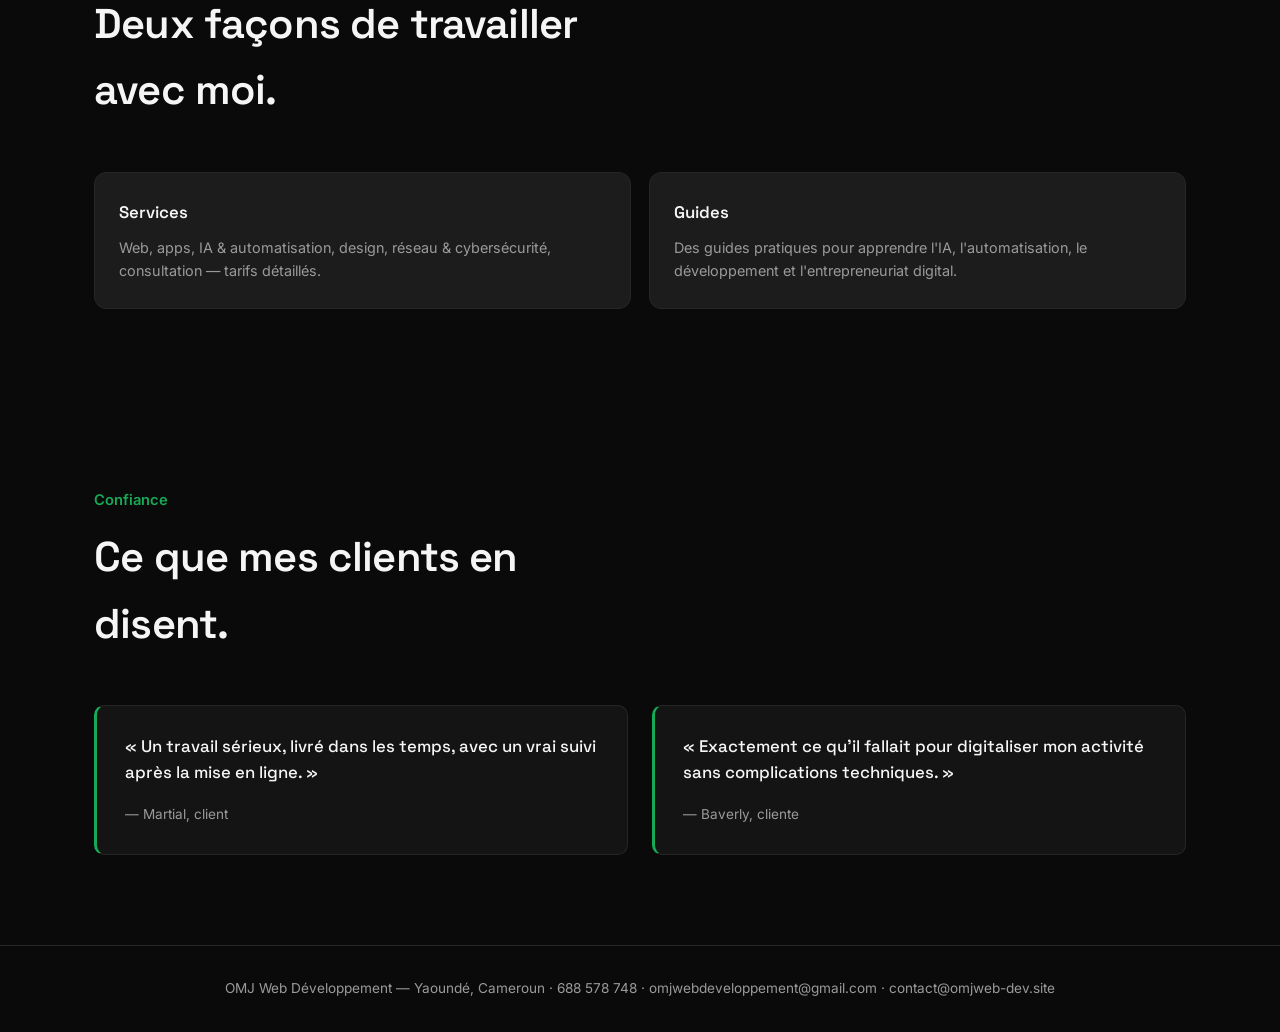
==== commit 9c7fb0cc: "Add files via upload" ====
--- a/index.html
+++ b/index.html
@@ -23,20 +23,32 @@
     <a href="index.html" class="logo">OMJ<span class="logo-dot">.</span></a>
     <div class="nav-links">
       <a href="services.html">Services</a>
-      <a href="projets.html">Projets</a>
       <a href="guides.html">Guides</a>
       <a href="profil.html">Profil</a>
       <a href="contact.html" class="nav-cta">Me contacter</a>
     </div>
+    <button class="nav-burger" id="navBurger" aria-label="Ouvrir le menu">
+      <span></span><span></span><span></span>
+    </button>
   </div>
 </nav>
 
-<header class="photo-hero">
-  <div class="photo-hero-bg" style="background-image:url('images/hero-accueil.png')"></div>
-  <canvas id="brain-canvas" data-particle-src="images/hero-accueil.png"></canvas>
-  <div class="photo-hero-overlay"></div>
-  <div class="photo-hero-content">
-    <p class="eyebrow">IT, Digital &amp; Automatisation IA — Yaoundé, Cameroun</p>
+<div class="nav-scrim" id="navScrim"></div>
+<div class="nav-drawer" id="navDrawer">
+  <a href="services.html">Services</a>
+  <a href="guides.html">Guides</a>
+  <a href="profil.html">Profil</a>
+  <a href="contact.html" class="nav-drawer-cta">Me contacter</a>
+</div>
+
+<header class="video-hero" id="hero">
+  <video id="heroVideo" class="hero-media" autoplay muted loop playsinline poster="images/hero-fallback.jpg">
+    <source src="videos/logo-hero.mp4" type="video/mp4">
+  </video>
+  <img id="heroFallbackImg" class="hero-media" src="images/hero-fallback.jpg" alt="" style="display:none;">
+  <div class="hero-overlay"></div>
+  <div class="hero-content">
+    <p class="eyebrow">IT, Digital & Automatisation IA — Yaoundé, Cameroun</p>
     <h1 class="hero-title">Un problème numérique ?<br><span class="accent">Une solution qui marche.</span></h1>
     <p class="hero-sub">Sites web, applications mobiles, automatisation IA, design graphique et cybersécurité — une seule adresse pour digitaliser sérieusement votre activité.</p>
     <div class="hero-actions">
@@ -49,39 +61,36 @@
 <section id="flow">
   <p class="section-eyebrow">Ma méthode</p>
   <h2 class="section-title">De votre besoin à la solution livrée.</h2>
-  <div class="hero-flow">
-    <div class="flow-node">
-      <span class="flow-label">INPUT</span>
-      <span class="flow-value">Votre besoin</span>
+  <div class="how-steps">
+    <div class="how-step">
+      <span class="how-step-num">1</span>
+      <h3>Vous m'exposez votre besoin</h3>
+      <p>Un échange rapide pour comprendre votre activité et ce qui vous fait perdre du temps.</p>
     </div>
-    <div class="flow-line flow-line-1"></div>
-    <div class="flow-node flow-process">
-      <span class="flow-label">AUTOMATE</span>
-      <span class="flow-value">OMJ Web Développement</span>
+    <div class="how-step">
+      <span class="how-step-num">2</span>
+      <h3>Je conçois la solution</h3>
+      <p>Site, application ou automatisation, pensée pour votre contexte, pas un modèle générique.</p>
     </div>
-    <div class="flow-line flow-line-2"></div>
-    <div class="flow-node flow-output">
-      <span class="flow-label">OUTPUT</span>
-      <span class="flow-value">Solution livrée</span>
+    <div class="how-step">
+      <span class="how-step-num">3</span>
+      <h3>Vous recevez un outil qui marche</h3>
+      <p>Livré, testé, avec un suivi après la mise en ligne.</p>
     </div>
   </div>
 </section>
 
 <section id="teaser">
   <p class="section-eyebrow">Explorer</p>
-  <h2 class="section-title">Trois façons de travailler avec moi.</h2>
+  <h2 class="section-title">Deux façons de travailler avec moi.</h2>
   <div class="card-grid" style="margin-top:48px;">
     <a href="services.html" class="price-card">
       <h4>Services</h4>
       <p class="price-desc">Web, apps, IA &amp; automatisation, design, réseau &amp; cybersécurité, consultation — tarifs détaillés.</p>
     </a>
-    <a href="projets.html" class="price-card">
-      <h4>Projets</h4>
-      <p class="price-desc">Des réalisations concrètes pour des clients réels, au Cameroun et ailleurs.</p>
-    </a>
     <a href="guides.html" class="price-card">
       <h4>Guides</h4>
-      <p class="price-desc">8 guides pratiques pour apprendre l'IA, l'automatisation, le développement et l'entrepreneuriat digital.</p>
+      <p class="price-desc">Des guides pratiques pour apprendre l'IA, l'automatisation, le développement et l'entrepreneuriat digital.</p>
     </a>
   </div>
 </section>
@@ -101,10 +110,14 @@
   </div>
 </section>
 
+<a href="https://wa.me/237688578748" class="whatsapp-float" target="_blank" rel="noopener" aria-label="Discuter sur WhatsApp">
+  <svg viewBox="0 0 24 24"><path d="M12.04 2c-5.46 0-9.9 4.44-9.9 9.9 0 1.75.46 3.45 1.32 4.95L2 22l5.25-1.38a9.9 9.9 0 0 0 4.79 1.22h.01c5.46 0 9.9-4.44 9.9-9.9 0-2.64-1.03-5.13-2.9-7C17.19 3.03 14.68 2 12.04 2zm0 18.15h-.01a8.2 8.2 0 0 1-4.19-1.15l-.3-.18-3.12.82.83-3.04-.2-.31a8.24 8.24 0 1 1 6.99 3.86zm4.52-6.17c-.25-.12-1.47-.72-1.7-.81-.23-.08-.4-.12-.56.13-.17.25-.65.81-.79.97-.15.17-.29.19-.54.06-.25-.12-1.05-.39-2-1.23-.74-.66-1.24-1.48-1.39-1.73-.14-.25-.02-.38.11-.51.11-.11.25-.29.37-.43.12-.15.16-.25.25-.42.08-.17.04-.31-.02-.44-.06-.12-.56-1.35-.77-1.85-.2-.48-.41-.42-.56-.43-.14-.01-.31-.01-.48-.01-.17 0-.44.06-.67.31-.23.25-.87.85-.87 2.08 0 1.23.89 2.42 1.02 2.58.12.17 1.75 2.67 4.24 3.74.59.26 1.05.41 1.41.52.59.19 1.13.16 1.56.1.48-.07 1.47-.6 1.68-1.18.21-.58.21-1.08.15-1.18-.06-.1-.23-.16-.48-.28z"/></svg>
+</a>
+
 <footer class="footer">
-  <p>OMJ Web Développement — Yaoundé, Cameroun · 688 578 748 · oummarcjordan@gmail.com</p>
+  <p>OMJ Web Développement — Yaoundé, Cameroun · 688 578 748 · omjwebdeveloppement@gmail.com · contact@omjweb-dev.site</p>
 </footer>
 
 <script src="main.js"></script>
 </body>
-                                         </html>
+</html>
--- a/style.css
+++ b/style.css
@@ -1,17 +1,16 @@
 /* ============================================
-   TOKENS — Circuit Cyan
+   TOKENS — Vert / Noir / Blanc
    ============================================ */
 :root {
-  --bg: #060C12;
-  --surface: #0D161F;
-  --surface-2: #121D28;
-  --text: #E8ECEF;
-  --text-muted: #7C8B96;
-  --accent: #29E7CD;
-  --accent-dim: #29E7CD22;
-  --warm: #FFB454;
-  --warm-dim: #FFB45422;
-  --border: #1C2833;
+  --bg: #0A0A0A;
+  --surface: #141414;
+  --surface-2: #1C1C1C;
+  --text: #F5F5F5;
+  --text-muted: #9A9A9A;
+  --accent: #18A957;
+  --accent-strong: #14803F;
+  --accent-dim: #18A95722;
+  --border: #262626;
 
   --font-display: 'Space Grotesk', sans-serif;
   --font-body: 'Inter', sans-serif;
@@ -69,40 +68,40 @@
   100% { left: calc(100% - 20px); opacity: 0.4; }
 }
 .loader-text {
-  font-family: var(--font-mono); font-size: 0.75rem; color: var(--text-muted);
-  letter-spacing: 0.1em; text-transform: uppercase;
-}
-
-/* CANVAS FOND (noeuds) */
+  font-family: var(--font-body); font-size: 0.8rem; color: var(--text-muted);
+}
+
+/* CANVAS FOND (reseau de noeuds, discret) */
 #node-canvas {
   position: fixed; top: 0; left: 0; width: 100%; height: 100%;
-  z-index: 0; opacity: 0.45; pointer-events: none;
-}
-
-/* PHOTO HERO PLEIN ECRAN */
-.photo-hero {
+  z-index: 0; opacity: 0.28; pointer-events: none;
+}
+
+/* VIDEO HERO PLEIN ECRAN */
+.video-hero {
   position: relative; min-height: 100svh; width: 100%;
   display: flex; align-items: flex-end; z-index: 1; overflow: hidden;
-}
-.photo-hero-bg {
-  position: absolute; inset: 0; background-size: cover;
-  background-position: center 20%; z-index: 0;
-  opacity: 0.32; filter: brightness(0.75) saturate(0.85);
-}
-.photo-hero-overlay {
+  background: var(--bg);
+}
+.hero-media {
+  position: absolute; inset: 0; width: 100%; height: 100%;
+  object-fit: cover; z-index: 0;
+  opacity: 0.55; filter: brightness(0.8) saturate(0.9);
+  transition: opacity 0.6s ease;
+}
+.hero-overlay {
   position: absolute; inset: 0;
-  background: linear-gradient(0deg, var(--bg) 5%, rgba(6,12,18,0.55) 45%, rgba(6,12,18,0.35) 100%);
+  background: linear-gradient(0deg, var(--bg) 8%, rgba(10,10,10,0.55) 45%, rgba(10,10,10,0.3) 100%);
   z-index: 1;
 }
-.photo-hero-content {
+.hero-content {
   position: relative; z-index: 2; max-width: var(--maxw);
   margin: 0 auto; padding: 0 24px 90px; width: 100%;
 }
-#brain-canvas { position: absolute; inset: 0; z-index: 1; opacity: 1; mix-blend-mode: screen; }
 
 .eyebrow {
-  font-family: var(--font-mono); font-size: 0.8rem; color: var(--accent);
-  letter-spacing: 0.08em; text-transform: uppercase; margin-bottom: 20px;
+  font-size: 0.92rem; font-weight: 600; color: var(--accent);
+  margin-bottom: 18px;
 }
 .hero-title {
   font-family: var(--font-display); font-size: clamp(2.2rem, 6vw, 4rem);
@@ -120,14 +119,15 @@
   display: inline-block; transition: transform 0.15s ease, opacity 0.15s ease;
 }
 .btn:hover { transform: translateY(-2px); }
-.btn-primary { background: var(--warm); color: #0B0E14; }
-.btn-ghost { border: 1px solid rgba(232,236,239,0.4); color: var(--text); backdrop-filter: blur(6px); }
+.btn-primary { background: var(--accent); color: #FFFFFF; }
+.btn-primary:hover { background: var(--accent-strong); }
+.btn-ghost { border: 1px solid rgba(245,245,245,0.4); color: var(--text); backdrop-filter: blur(6px); }
 .btn-ghost:hover { border-color: var(--accent); }
 
 /* NAV */
 .nav {
   position: fixed; top: 0; left: 0; right: 0; z-index: 100;
-  background: rgba(6, 12, 18, 0.75); backdrop-filter: blur(12px);
+  background: rgba(10, 10, 10, 0.85); backdrop-filter: blur(12px);
   border-bottom: 1px solid var(--border);
 }
 .nav-inner {
@@ -139,35 +139,52 @@
 .nav-links { display: flex; align-items: center; gap: 32px; font-size: 0.92rem; color: var(--text-muted); }
 .nav-links a:hover { color: var(--text); }
 .nav-links a.active { color: var(--accent); }
-.nav-cta { background: var(--warm); color: #0B0E14 !important; padding: 9px 18px; border-radius: 6px; font-weight: 600; }
-.nav-cta:hover { opacity: 0.9; }
-
-/* HERO FLOW (diagramme home) */
-.hero-flow { display: flex; align-items: center; justify-content: center; gap: 0; flex-wrap: wrap; padding: 32px 0; }
-.flow-node {
-  background: rgba(13,22,31,0.85); border: 1px solid var(--border); border-radius: 10px;
-  padding: 18px 22px; display: flex; flex-direction: column; gap: 6px; min-width: 160px;
-  animation: pulse-node 3s ease-in-out infinite; backdrop-filter: blur(6px);
-}
-.flow-process { border-color: var(--accent); box-shadow: 0 0 24px var(--accent-dim); animation-delay: 0.5s; }
-.flow-output { animation-delay: 1s; }
-@keyframes pulse-node { 0%, 100% { transform: scale(1); } 50% { transform: scale(1.03); } }
-.flow-label { font-family: var(--font-mono); font-size: 0.7rem; color: var(--text-muted); letter-spacing: 0.08em; }
-.flow-value { font-family: var(--font-display); font-size: 0.95rem; font-weight: 500; }
-.flow-line { width: 48px; height: 2px; background: linear-gradient(90deg, var(--border), var(--accent)); position: relative; overflow: hidden; }
-.flow-line::after {
-  content: ''; position: absolute; top: 0; left: -100%; width: 100%; height: 100%;
-  background: var(--accent); animation: flow-travel 2s linear infinite;
-}
-.flow-line-2::after { animation-delay: 1s; }
-@keyframes flow-travel { to { left: 100%; } }
-@media (max-width: 640px) { .flow-line { width: 2px; height: 24px; } }
+.nav-cta { background: var(--accent); color: #FFFFFF !important; padding: 9px 18px; border-radius: 6px; font-weight: 600; }
+.nav-cta:hover { background: var(--accent-strong); }
+
+/* HAMBURGER (mobile uniquement) */
+.nav-burger {
+  display: none; flex-direction: column; gap: 5px; background: none; border: none;
+  cursor: pointer; padding: 6px; z-index: 210;
+}
+.nav-burger span { width: 24px; height: 2px; background: var(--text); border-radius: 2px; transition: transform 0.25s ease, opacity 0.25s ease; }
+.nav-burger.open span:nth-child(1) { transform: translateY(7px) rotate(45deg); }
+.nav-burger.open span:nth-child(2) { opacity: 0; }
+.nav-burger.open span:nth-child(3) { transform: translateY(-7px) rotate(-45deg); }
+
+.nav-drawer {
+  position: fixed; top: 0; right: 0; height: 100vh; width: min(78vw, 300px);
+  background: var(--surface); border-left: 1px solid var(--border);
+  z-index: 205; padding: 90px 28px 32px;
+  display: flex; flex-direction: column; gap: 26px;
+  transform: translateX(100%); transition: transform 0.3s ease;
+}
+.nav-drawer.open { transform: translateX(0); }
+.nav-drawer a { font-family: var(--font-display); font-size: 1.15rem; font-weight: 600; color: var(--text); }
+.nav-drawer a.active { color: var(--accent); }
+.nav-drawer-cta { margin-top: auto; background: var(--accent); color: #fff; text-align: center; padding: 12px; border-radius: 8px; font-weight: 600; }
+
+.nav-scrim {
+  position: fixed; inset: 0; background: rgba(0,0,0,0.5); z-index: 204;
+  opacity: 0; pointer-events: none; transition: opacity 0.25s ease;
+}
+.nav-scrim.open { opacity: 1; pointer-events: auto; }
+
+/* COMMENT CA MARCHE (remplace l'ancien diagramme INPUT/AUTOMATE/OUTPUT) */
+.how-steps { display: flex; gap: 28px; flex-wrap: wrap; padding: 8px 0; }
+.how-step {
+  flex: 1 1 220px; background: rgba(20,20,20,0.7); border: 1px solid var(--border);
+  border-radius: 10px; padding: 22px 22px 24px;
+}
+.how-step-num { font-family: var(--font-display); font-size: 1.6rem; font-weight: 700; color: var(--accent); }
+.how-step h3 { font-family: var(--font-display); font-size: 1.05rem; font-weight: 600; margin-top: 8px; }
+.how-step p { color: var(--text-muted); font-size: 0.92rem; margin-top: 6px; }
 
 /* SECTIONS */
 section { position: relative; z-index: 1; max-width: var(--maxw); margin: 0 auto; padding: 90px 24px; }
 .section-eyebrow {
-  font-family: var(--font-mono); font-size: 0.8rem; color: var(--accent);
-  letter-spacing: 0.08em; text-transform: uppercase; margin-bottom: 14px;
+  font-size: 0.92rem; font-weight: 600; color: var(--accent);
+  margin-bottom: 12px;
 }
 .section-title {
   font-family: var(--font-display); font-size: clamp(1.8rem, 4vw, 2.6rem);
@@ -203,21 +220,10 @@
 .price-card:hover { transform: translateY(-3px); border-color: var(--accent); }
 .price-card h4 { font-family: var(--font-display); font-size: 1.05rem; font-weight: 600; margin-bottom: 10px; }
 .price-range { font-family: var(--font-mono); font-size: 1.15rem; font-weight: 500; color: var(--accent); margin-bottom: 4px; }
-.price-range-usd { font-family: var(--font-mono); font-size: 0.82rem; color: var(--warm); margin-bottom: 14px; }
+.price-range-usd { font-family: var(--font-mono); font-size: 0.82rem; color: var(--text-muted); margin-bottom: 14px; }
 .price-desc { color: var(--text-muted); font-size: 0.9rem; }
 .pricing-note { margin-top: 28px; color: var(--text-muted); font-size: 0.85rem; }
 .pricing-note a { color: var(--accent); border-bottom: 1px solid var(--accent); }
-
-/* PROJETS */
-.project-card { background: var(--surface-2); border: 1px solid var(--border); border-radius: 12px; padding: 28px; display: flex; flex-direction: column; gap: 12px; }
-.project-card h4 { font-family: var(--font-display); font-size: 1.1rem; font-weight: 600; }
-.project-card p { color: var(--text-muted); font-size: 0.92rem; }
-.project-status {
-  font-family: var(--font-mono); font-size: 0.7rem; text-transform: uppercase; letter-spacing: 0.06em;
-  color: var(--accent); width: fit-content; padding: 4px 10px; border: 1px solid var(--accent); border-radius: 20px;
-}
-.project-link { margin-top: 6px; font-family: var(--font-mono); font-size: 0.85rem; color: var(--warm); display: inline-flex; align-items: center; gap: 6px; width: fit-content; }
-.project-link:hover { text-decoration: underline; }
 
 /* GUIDES */
 .guide-card { background: var(--surface-2); border: 1px solid var(--border); border-radius: 12px; overflow: hidden; display: flex; flex-direction: column; }
@@ -226,9 +232,9 @@
 .guide-body h4 { font-family: var(--font-display); font-size: 1rem; font-weight: 600; }
 .guide-body p { color: var(--text-muted); font-size: 0.88rem; flex: 1; }
 .guide-price { font-family: var(--font-mono); color: var(--accent); font-size: 1rem; }
-.guide-price-usd { font-family: var(--font-mono); color: var(--warm); font-size: 0.78rem; margin-bottom: 8px; }
-.guide-cta { margin-top: 6px; text-align: center; background: var(--warm); color: #0B0E14; padding: 10px; border-radius: 8px; font-weight: 600; font-size: 0.88rem; }
-.guide-cta:hover { opacity: 0.9; }
+.guide-price-usd { font-family: var(--font-mono); color: var(--text-muted); font-size: 0.78rem; margin-bottom: 8px; }
+.guide-cta { margin-top: 6px; text-align: center; background: var(--accent); color: #fff; padding: 10px; border-radius: 8px; font-weight: 600; font-size: 0.88rem; }
+.guide-cta:hover { background: var(--accent-strong); }
 .guides-grid { display: grid; grid-template-columns: repeat(auto-fit, minmax(220px, 1fr)); gap: 20px; margin-top: 48px; }
 .pack-banner {
   margin-top: 44px; background: linear-gradient(135deg, var(--surface-2), var(--surface));
@@ -242,9 +248,9 @@
 .trust-grid { margin-top: 48px; display: grid; grid-template-columns: repeat(auto-fit, minmax(280px, 1fr)); gap: 24px; }
 .trust-card { background: var(--surface); border: 1px solid var(--border); border-left: 3px solid var(--accent); border-radius: 10px; padding: 28px; }
 .trust-card p { font-family: var(--font-display); font-size: 1.05rem; font-weight: 500; line-height: 1.5; margin-bottom: 16px; }
-.trust-card cite { font-family: var(--font-mono); font-size: 0.8rem; color: var(--text-muted); font-style: normal; }
-
-/* PROCESS */
+.trust-card cite { font-family: var(--font-body); font-size: 0.85rem; color: var(--text-muted); font-style: normal; }
+
+/* PROCESS (page Profil/Services eventuelles) */
 .process-flow { margin-top: 48px; display: grid; grid-template-columns: repeat(auto-fit, minmax(220px, 1fr)); gap: 32px; }
 .process-step { border-left: 2px solid var(--accent); padding-left: 24px; }
 .process-step h3 { font-family: var(--font-display); font-size: 1.25rem; font-weight: 600; margin-bottom: 10px; }
@@ -257,7 +263,7 @@
 .timeline-item { border-left: 2px solid var(--border); padding-left: 20px; position: relative; }
 .timeline-item::before { content: ''; position: absolute; left: -5px; top: 4px; width: 8px; height: 8px; border-radius: 50%; background: var(--accent); }
 .timeline-item h4 { font-family: var(--font-display); font-size: 1rem; font-weight: 600; }
-.timeline-item span { font-family: var(--font-mono); font-size: 0.75rem; color: var(--text-muted); }
+.timeline-item span { font-family: var(--font-body); font-size: 0.8rem; color: var(--text-muted); }
 
 /* CONTACT */
 .contact-actions { margin-top: 32px; display: flex; flex-wrap: wrap; gap: 16px; }
@@ -268,11 +274,21 @@
 .contact-btn:hover { transform: translateY(-2px); border-color: var(--accent); }
 .contact-btn-icon { font-size: 1.3rem; color: var(--accent); line-height: 1; }
 .contact-btn-text { display: flex; flex-direction: column; gap: 2px; }
-.contact-btn-label { font-family: var(--font-mono); font-size: 0.72rem; color: var(--text-muted); text-transform: uppercase; letter-spacing: 0.06em; }
+.contact-btn-label { font-size: 0.75rem; color: var(--text-muted); }
 .contact-btn-value { font-family: var(--font-display); font-size: 1.05rem; font-weight: 600; color: var(--text); }
-.contact-btn-whatsapp .contact-btn-icon { color: #25D366; }
-.contact-links { margin-top: 32px; display: flex; gap: 24px; font-family: var(--font-mono); font-size: 0.85rem; color: var(--text-muted); }
+.contact-btn-whatsapp .contact-btn-icon { color: var(--accent); }
+.contact-links { margin-top: 32px; display: flex; gap: 24px; font-size: 0.88rem; color: var(--text-muted); }
 .contact-links a:hover { color: var(--text); }
+
+/* BOUTON WHATSAPP FLOTTANT */
+.whatsapp-float {
+  position: fixed; bottom: 22px; right: 22px; z-index: 150;
+  width: 58px; height: 58px; border-radius: 50%; background: var(--accent);
+  display: flex; align-items: center; justify-content: center;
+  box-shadow: 0 4px 18px rgba(0,0,0,0.4); transition: transform 0.2s ease, background 0.2s ease;
+}
+.whatsapp-float:hover { transform: scale(1.06); background: var(--accent-strong); }
+.whatsapp-float svg { width: 28px; height: 28px; fill: #fff; }
 
 /* FOOTER */
 .footer { position: relative; z-index: 1; text-align: center; padding: 32px 24px; border-top: 1px solid var(--border); color: var(--text-muted); font-size: 0.85rem; }
@@ -282,11 +298,12 @@
 
 /* RESPONSIVE */
 @media (max-width: 768px) {
-  .nav-links { gap: 18px; font-size: 0.85rem; }
-  .nav-links a:not(.nav-cta) { display: none; }
+  .nav-links { display: none; }
+  .nav-burger { display: flex; }
   section { padding: 64px 20px; }
-  .hero-flow { flex-direction: column; }
-  .photo-hero-content { padding: 0 20px 60px; }
+  .hero-content { padding: 0 20px 60px; }
   .accordion summary .acc-meta { display: none; }
   .pack-banner { flex-direction: column; align-items: flex-start; }
-   }
+  .how-steps { flex-direction: column; }
+  .whatsapp-float { width: 52px; height: 52px; bottom: 16px; right: 16px; }
+}
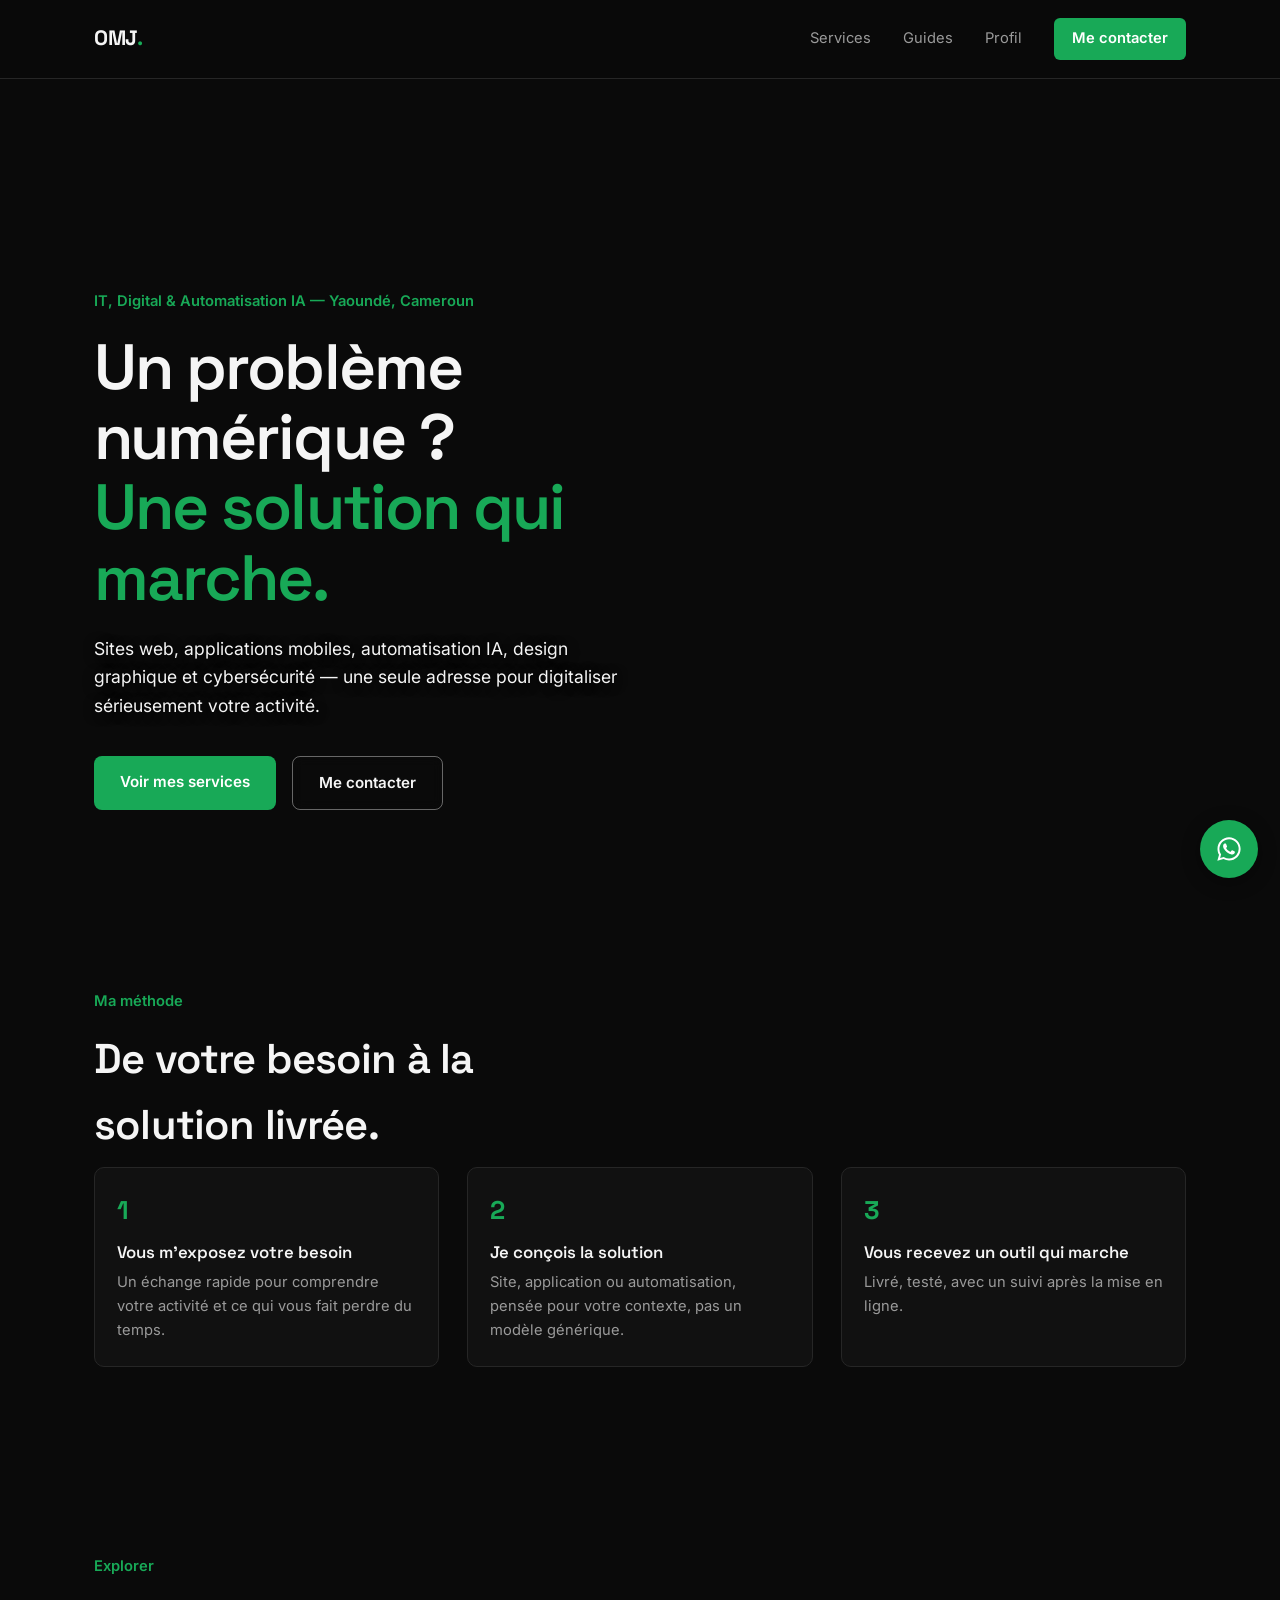
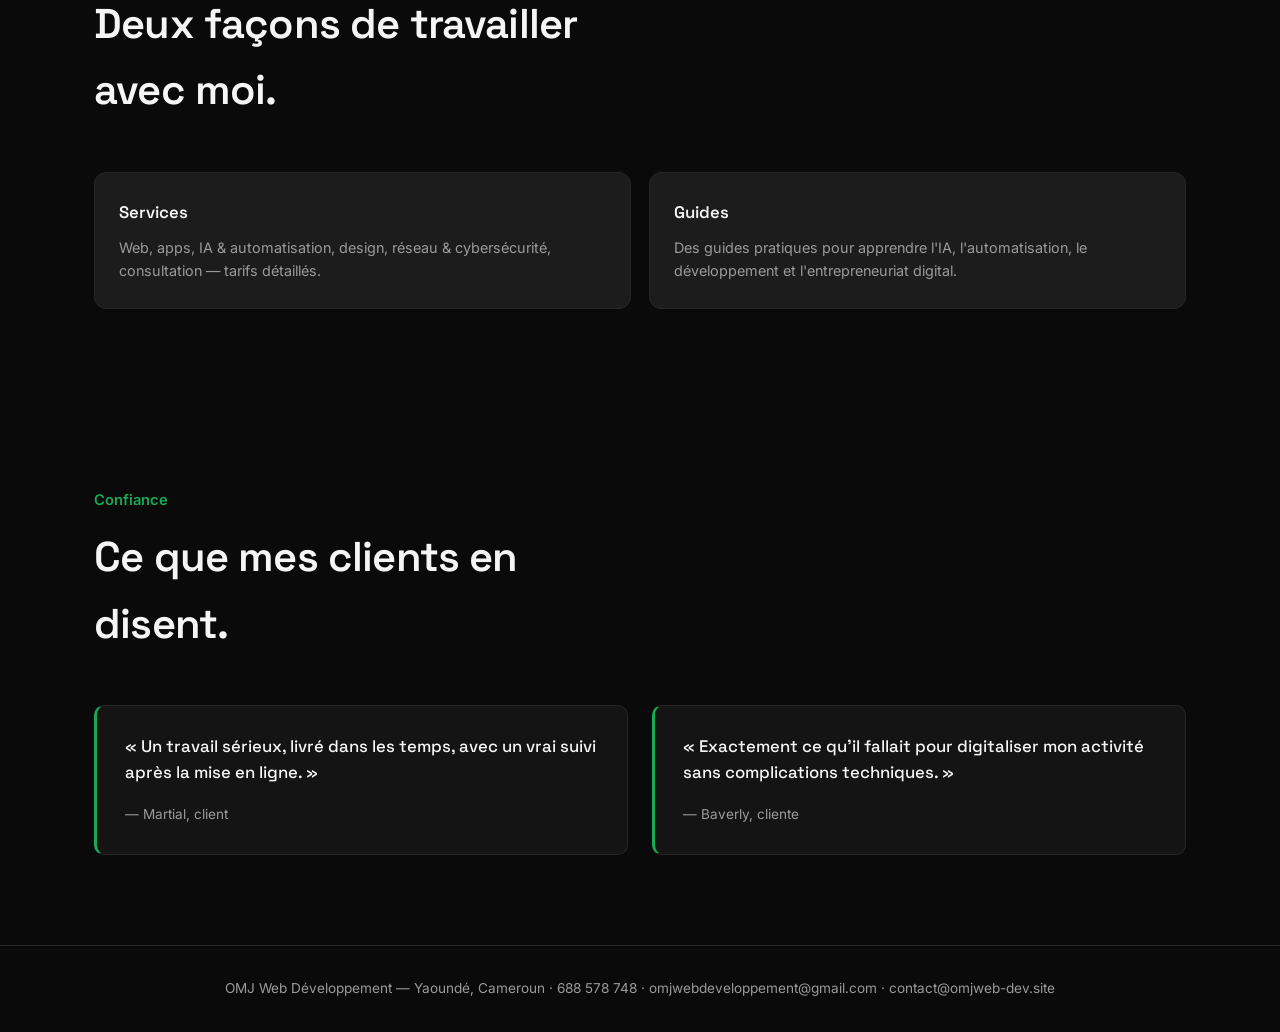
==== commit 8647ec37: "Add files via upload" ====
--- a/index.html
+++ b/index.html
@@ -15,8 +15,6 @@
   <div class="loader-track"><div class="loader-icon">💻</div></div>
   <p class="loader-text">Chargement…</p>
 </div>
-
-<canvas id="node-canvas"></canvas>
 
 <nav class="nav">
   <div class="nav-inner">
--- a/style.css
+++ b/style.css
@@ -69,12 +69,6 @@
 }
 .loader-text {
   font-family: var(--font-body); font-size: 0.8rem; color: var(--text-muted);
-}
-
-/* CANVAS FOND (reseau de noeuds, discret) */
-#node-canvas {
-  position: fixed; top: 0; left: 0; width: 100%; height: 100%;
-  z-index: 0; opacity: 0.28; pointer-events: none;
 }
 
 /* VIDEO HERO PLEIN ECRAN */
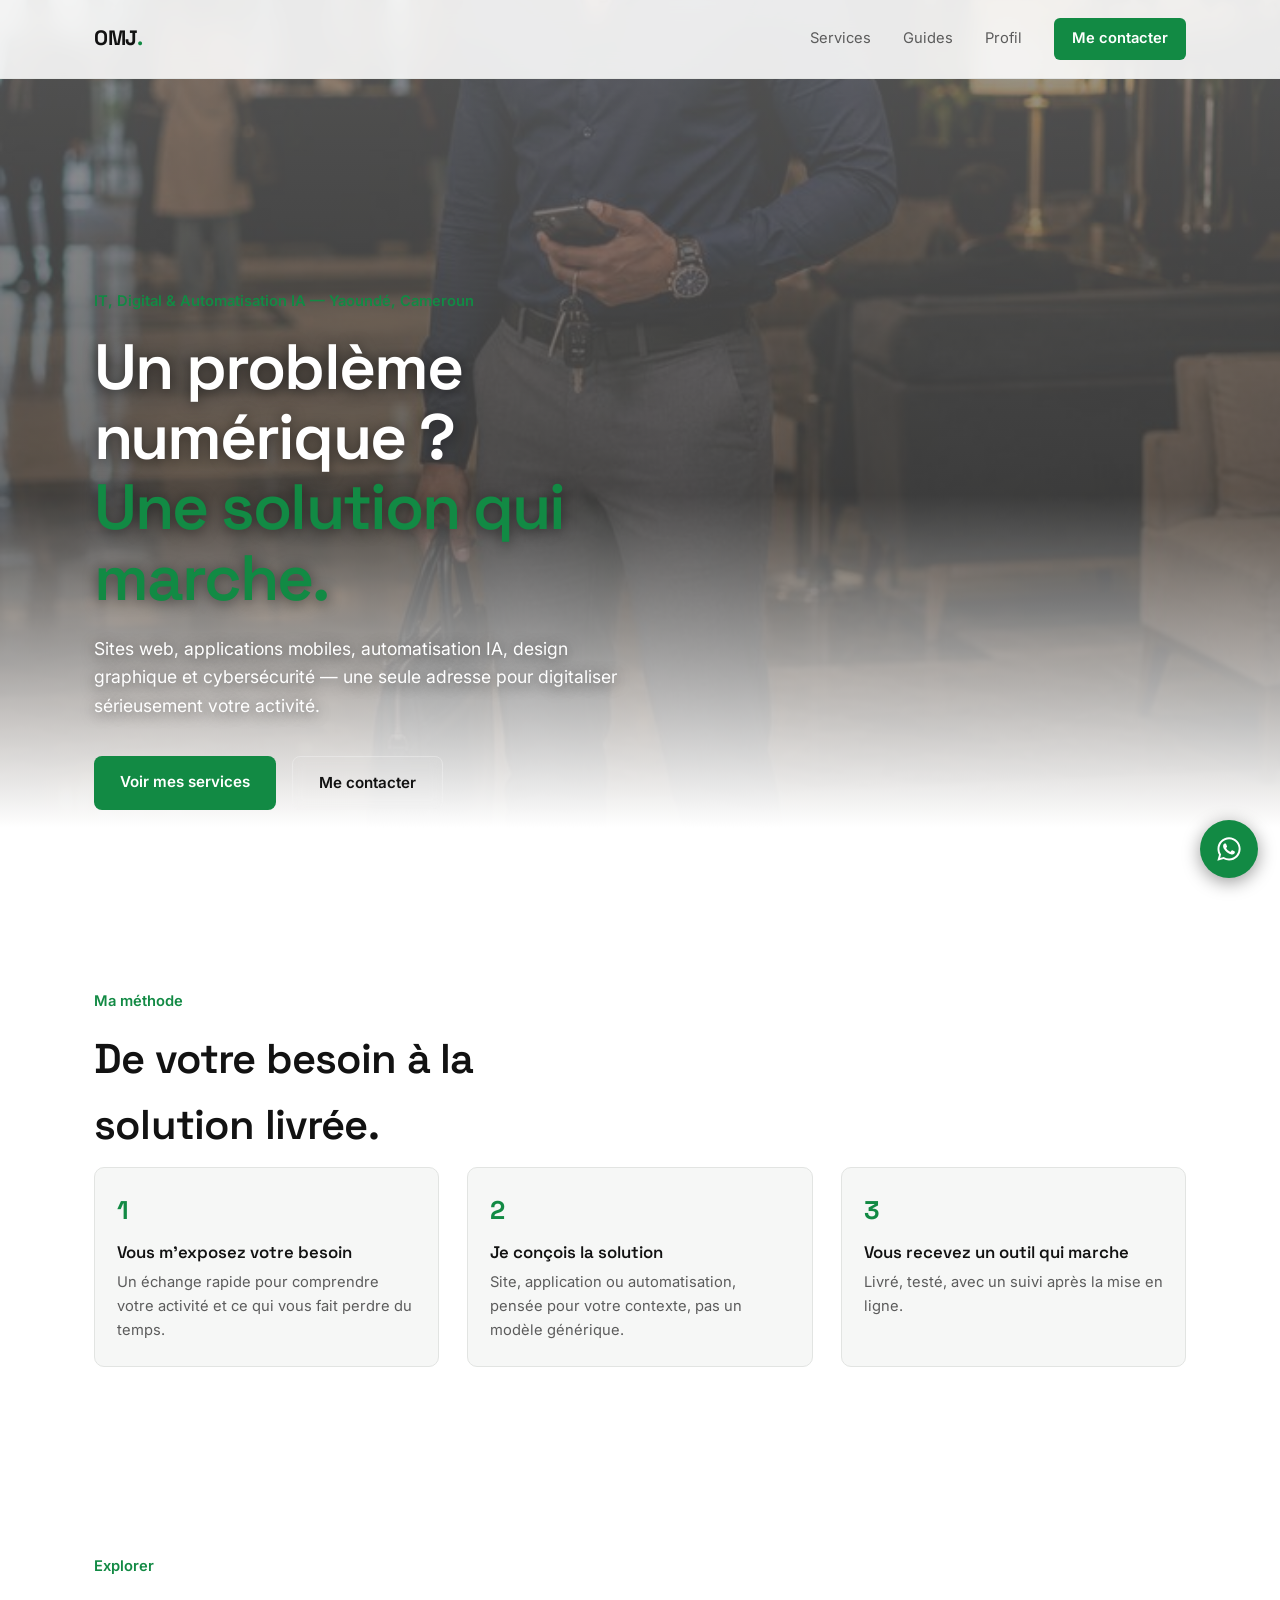
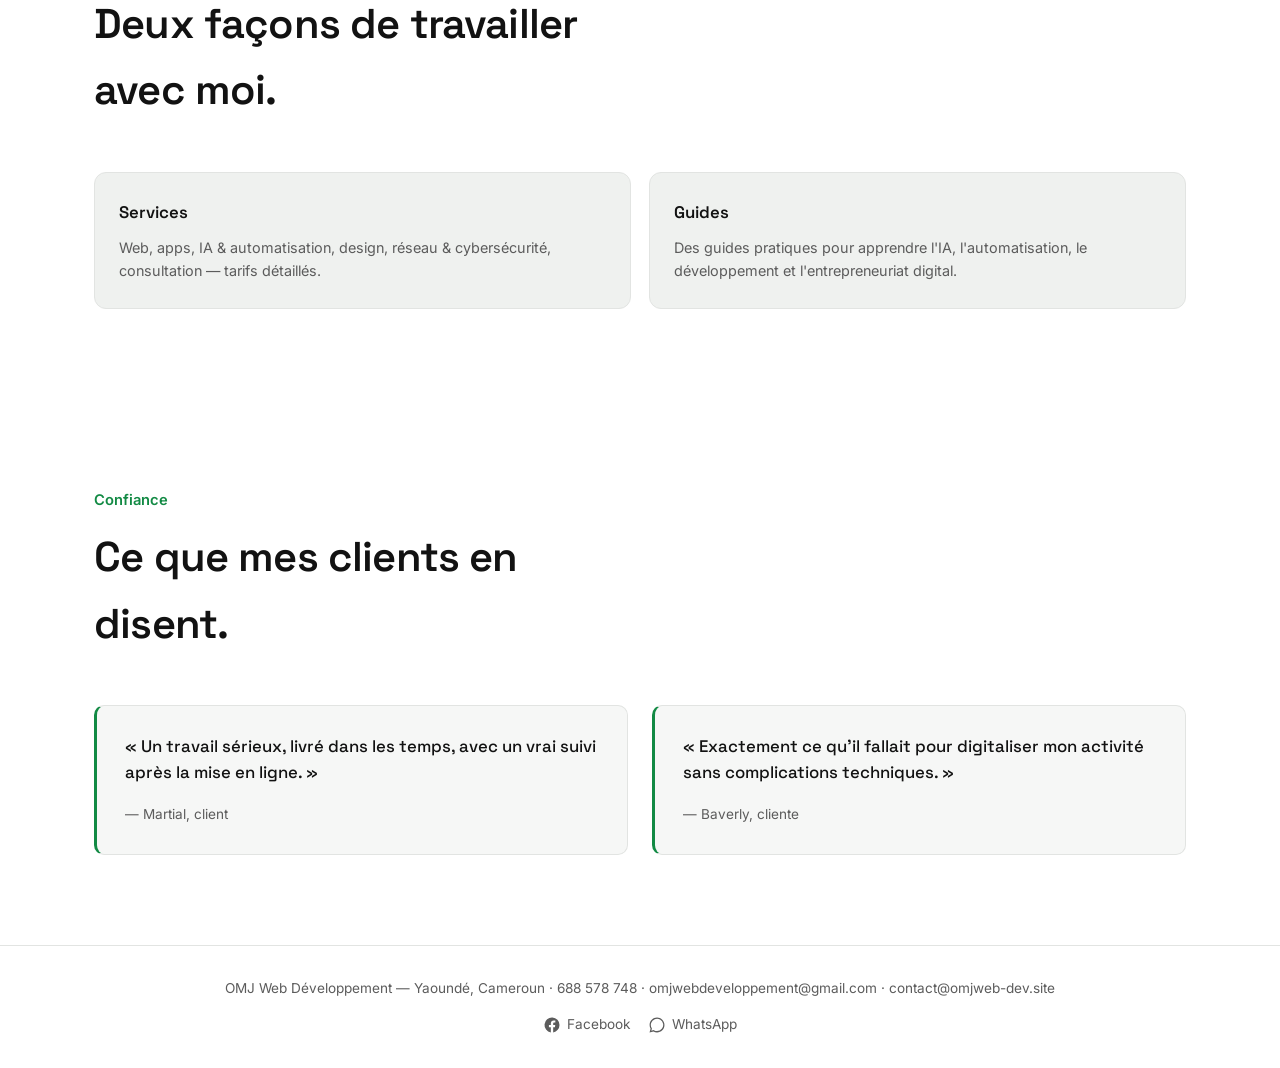
==== commit 38f38ff6: "Add files via upload" ====
--- a/index.html
+++ b/index.html
@@ -114,6 +114,16 @@
 
 <footer class="footer">
   <p>OMJ Web Développement — Yaoundé, Cameroun · 688 578 748 · omjwebdeveloppement@gmail.com · contact@omjweb-dev.site</p>
+  <div class="social-links">
+    <a href="https://www.facebook.com/profile.php?id=61590940675286" target="_blank" rel="noopener">
+      <svg viewBox="0 0 24 24"><path d="M22 12a10 10 0 1 0-11.56 9.88v-6.99H7.9V12h2.54V9.8c0-2.5 1.49-3.89 3.78-3.89 1.09 0 2.23.2 2.23.2v2.45h-1.26c-1.24 0-1.62.77-1.62 1.56V12h2.77l-.44 2.89h-2.33v6.99A10 10 0 0 0 22 12z"/></svg>
+      Facebook
+    </a>
+    <a href="https://wa.me/237688578748" target="_blank" rel="noopener">
+      <svg viewBox="0 0 24 24"><path d="M12.04 2c-5.46 0-9.9 4.44-9.9 9.9 0 1.75.46 3.45 1.32 4.95L2 22l5.25-1.38a9.9 9.9 0 0 0 4.79 1.22h.01c5.46 0 9.9-4.44 9.9-9.9 0-2.64-1.03-5.13-2.9-7C17.19 3.03 14.68 2 12.04 2zm0 18.15h-.01a8.2 8.2 0 0 1-4.19-1.15l-.3-.18-3.12.82.83-3.04-.2-.31a8.24 8.24 0 1 1 6.99 3.86z"/></svg>
+      WhatsApp
+    </a>
+  </div>
 </footer>
 
 <script src="main.js"></script>
--- a/style.css
+++ b/style.css
@@ -1,16 +1,16 @@
 /* ============================================
-   TOKENS — Vert / Noir / Blanc
+   TOKENS — Blanc / Noir / Vert
    ============================================ */
 :root {
-  --bg: #0A0A0A;
-  --surface: #141414;
-  --surface-2: #1C1C1C;
-  --text: #F5F5F5;
-  --text-muted: #9A9A9A;
-  --accent: #18A957;
-  --accent-strong: #14803F;
-  --accent-dim: #18A95722;
-  --border: #262626;
+  --bg: #FFFFFF;
+  --surface: #F6F7F6;
+  --surface-2: #EFF1EF;
+  --text: #121212;
+  --text-muted: #5C5C5C;
+  --accent: #128A44;
+  --accent-strong: #0D6B34;
+  --accent-dim: #128A4418;
+  --border: #E2E4E2;
 
   --font-display: 'Space Grotesk', sans-serif;
   --font-body: 'Inter', sans-serif;
@@ -104,9 +104,16 @@
 .hero-title .accent { color: var(--accent); }
 .hero-sub {
   margin-top: 22px; font-size: 1.1rem; color: var(--text); max-width: 48ch;
-  text-shadow: 0 2px 12px rgba(0,0,0,0.5);
 }
 .hero-actions { margin-top: 36px; display: flex; gap: 16px; flex-wrap: wrap; }
+
+/* Sur la home (video en fond sombre), le texte du hero reste blanc */
+.video-hero .hero-title, .video-hero .hero-sub { color: #FFFFFF; text-shadow: 0 2px 14px rgba(0,0,0,0.55); }
+
+/* En-tete simple pour les pages secondaires (Services, Guides...) — pas de video, thème clair */
+.page-hero { max-width: var(--maxw); margin: 0 auto; padding: 130px 24px 50px; }
+.page-hero .hero-title { color: var(--text); max-width: 20ch; }
+.page-hero .hero-sub { color: var(--text-muted); max-width: 55ch; }
 
 .btn {
   padding: 14px 26px; border-radius: 8px; font-weight: 600; font-size: 0.95rem;
@@ -121,7 +128,7 @@
 /* NAV */
 .nav {
   position: fixed; top: 0; left: 0; right: 0; z-index: 100;
-  background: rgba(10, 10, 10, 0.85); backdrop-filter: blur(12px);
+  background: rgba(255, 255, 255, 0.88); backdrop-filter: blur(12px);
   border-bottom: 1px solid var(--border);
 }
 .nav-inner {
@@ -167,7 +174,7 @@
 /* COMMENT CA MARCHE (remplace l'ancien diagramme INPUT/AUTOMATE/OUTPUT) */
 .how-steps { display: flex; gap: 28px; flex-wrap: wrap; padding: 8px 0; }
 .how-step {
-  flex: 1 1 220px; background: rgba(20,20,20,0.7); border: 1px solid var(--border);
+  flex: 1 1 220px; background: var(--surface); border: 1px solid var(--border);
   border-radius: 10px; padding: 22px 22px 24px;
 }
 .how-step-num { font-family: var(--font-display); font-size: 1.6rem; font-weight: 700; color: var(--accent); }
@@ -287,6 +294,38 @@
 /* FOOTER */
 .footer { position: relative; z-index: 1; text-align: center; padding: 32px 24px; border-top: 1px solid var(--border); color: var(--text-muted); font-size: 0.85rem; }
 
+/* BOUTON RETOUR (pages secondaires) */
+.back-btn {
+  position: fixed; top: 84px; left: 18px; z-index: 90;
+  width: 42px; height: 42px; border-radius: 50%;
+  background: var(--surface); border: 1px solid var(--border);
+  display: flex; align-items: center; justify-content: center;
+  font-size: 1.2rem; color: var(--text);
+  box-shadow: 0 2px 10px rgba(0,0,0,0.08);
+  transition: background 0.2s ease, transform 0.15s ease;
+}
+.back-btn:hover { background: var(--surface-2); transform: translateX(-2px); }
+
+/* BLOC STATISTIQUES */
+.stats-block { margin-top: 56px; }
+.stats-grid { display: grid; grid-template-columns: repeat(auto-fit, minmax(150px, 1fr)); gap: 18px; margin-top: 24px; }
+.stat-card {
+  background: var(--surface); border: 1px solid var(--border); border-radius: 12px;
+  padding: 22px 18px; text-align: center;
+}
+.stat-num { font-family: var(--font-display); font-size: 1.8rem; font-weight: 700; color: var(--accent); }
+.stat-label { margin-top: 6px; font-size: 0.82rem; color: var(--text-muted); }
+.zones-grid { display: grid; grid-template-columns: repeat(auto-fit, minmax(200px, 1fr)); gap: 14px; margin-top: 18px; }
+.zone-card { background: var(--surface); border: 1px solid var(--border); border-radius: 10px; padding: 16px 18px; }
+.zone-card h5 { font-family: var(--font-display); font-size: 0.92rem; font-weight: 600; margin-bottom: 4px; }
+.zone-card p { font-size: 0.82rem; color: var(--text-muted); }
+
+/* RESEAUX SOCIAUX (footer) */
+.social-links { display: flex; justify-content: center; gap: 18px; margin-top: 14px; }
+.social-links a { display: flex; align-items: center; gap: 6px; font-size: 0.85rem; color: var(--text-muted); }
+.social-links a:hover { color: var(--accent); }
+.social-links svg { width: 18px; height: 18px; fill: currentColor; }
+
 /* FOCUS */
 a:focus-visible, button:focus-visible { outline: 2px solid var(--accent); outline-offset: 3px; }
 
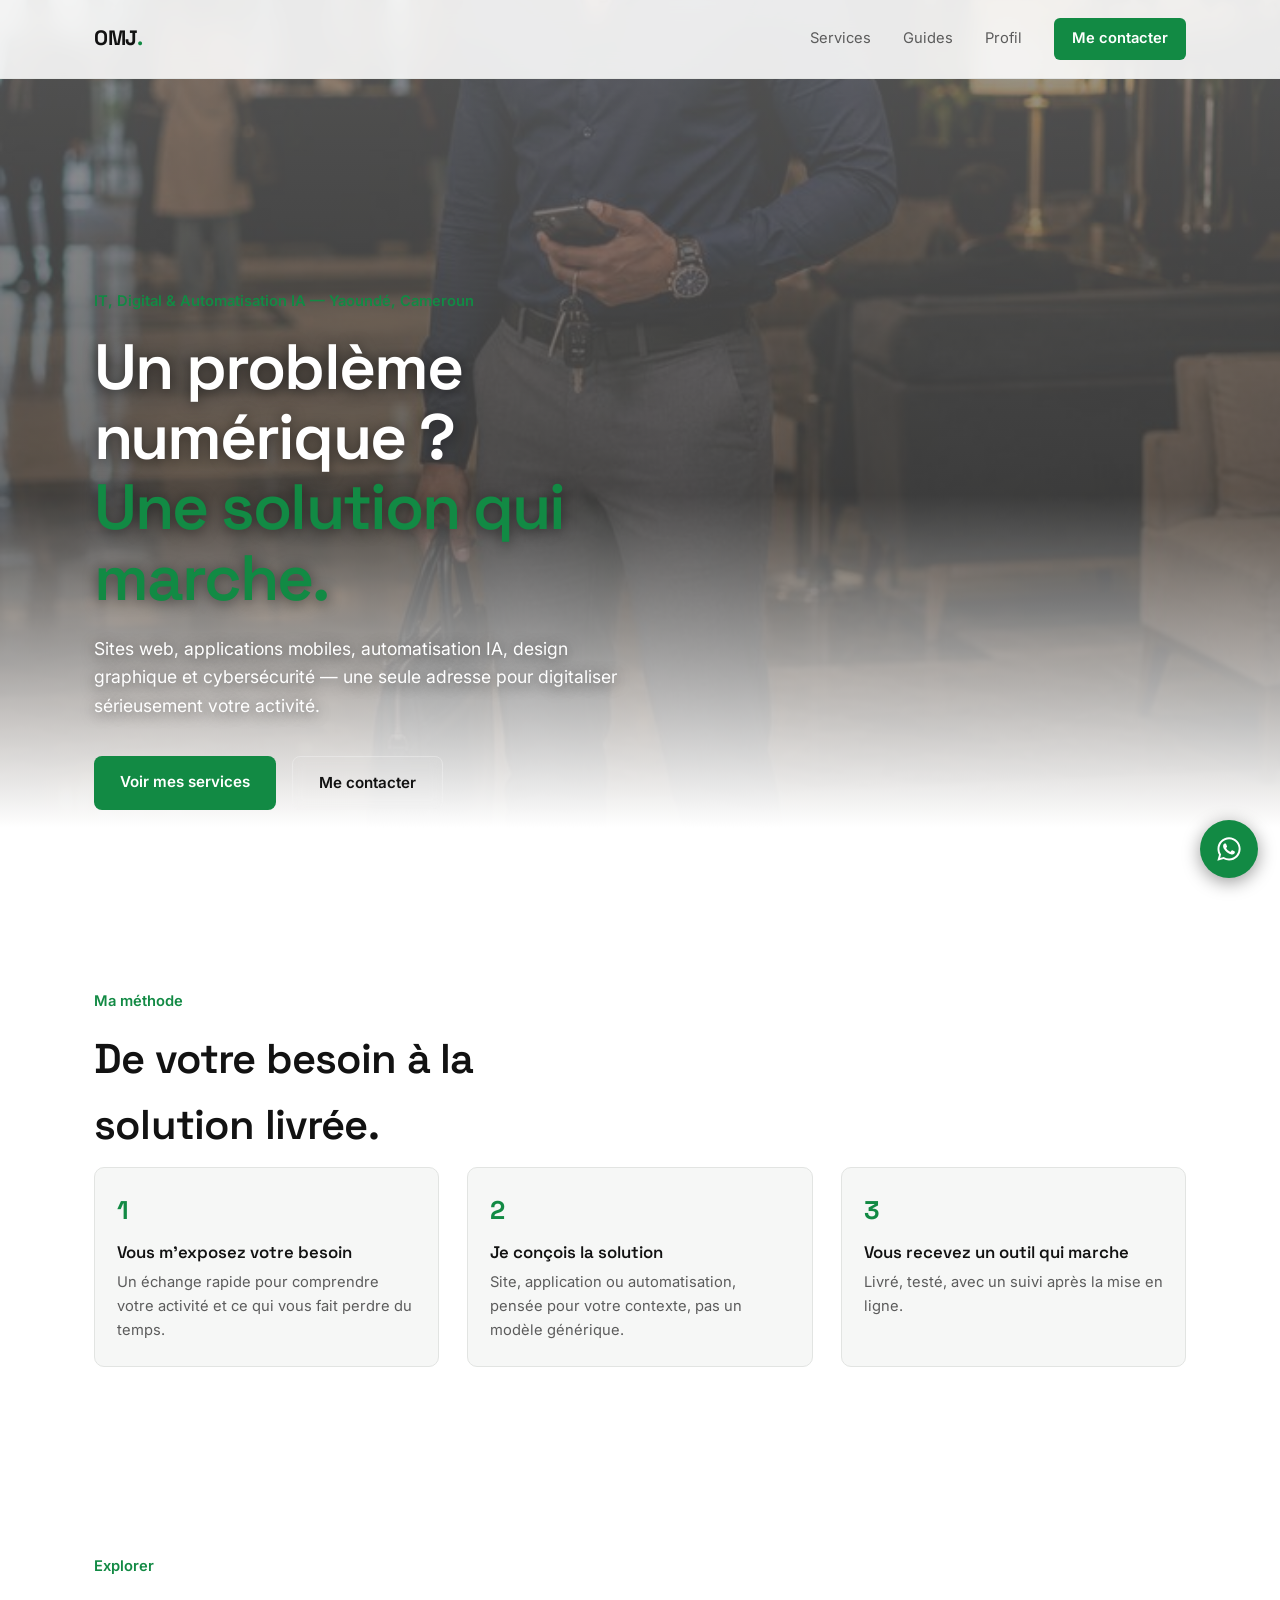
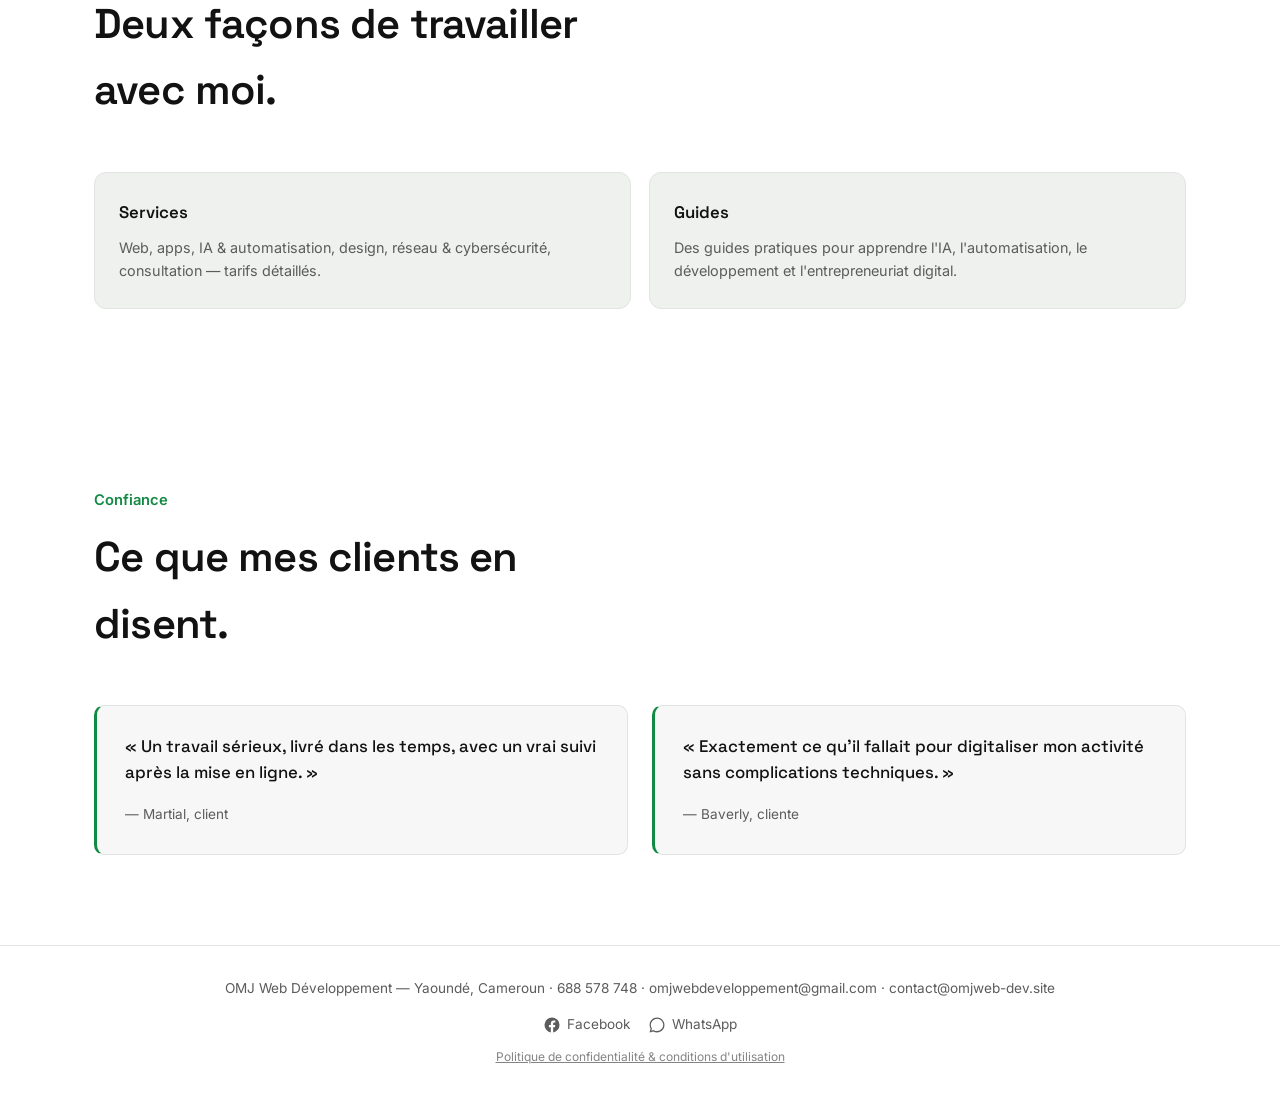
==== commit 28cfaadd: "Add files via upload" ====
--- a/index.html
+++ b/index.html
@@ -124,6 +124,7 @@
       WhatsApp
     </a>
   </div>
+  <p style="margin-top:10px;"><a href="mentions-legales-omj.html" style="opacity:0.75; font-size:12px; text-decoration:underline;">Politique de confidentialité &amp; conditions d'utilisation</a></p>
 </footer>
 
 <script src="main.js"></script>
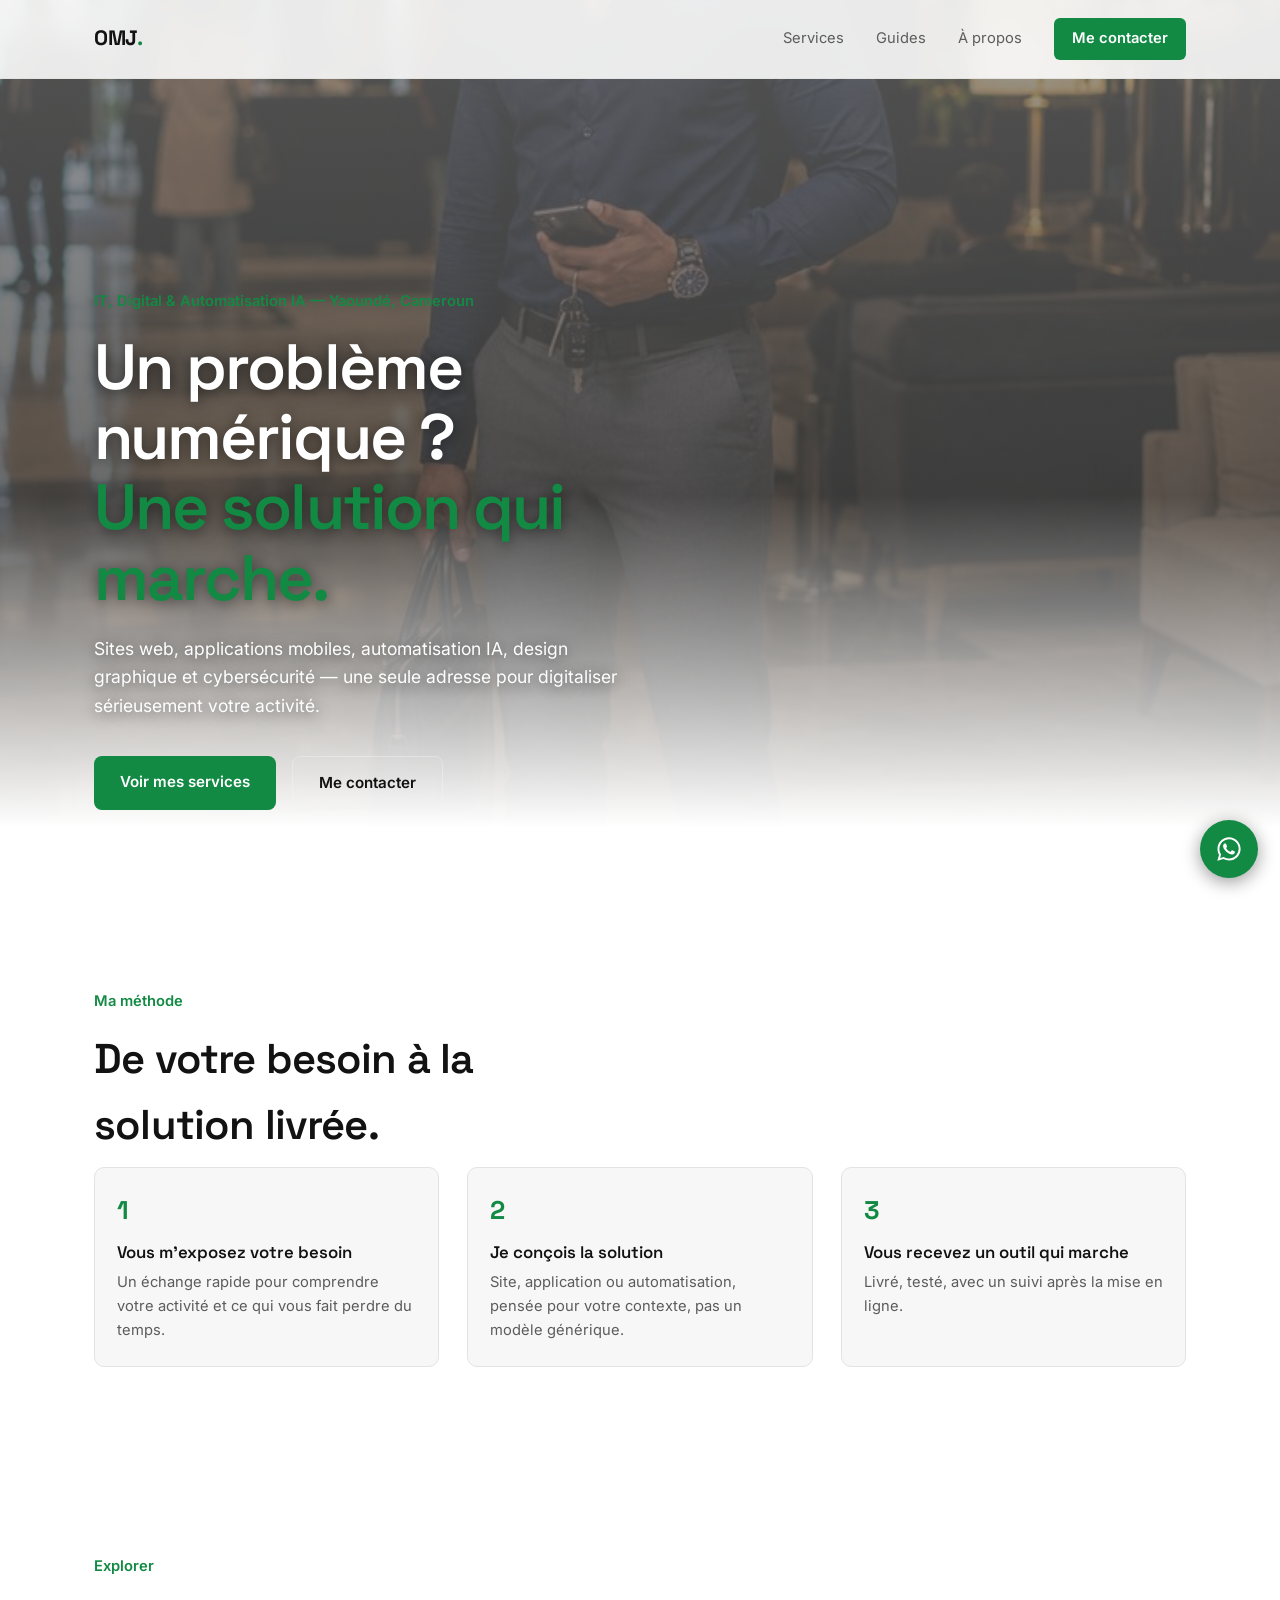
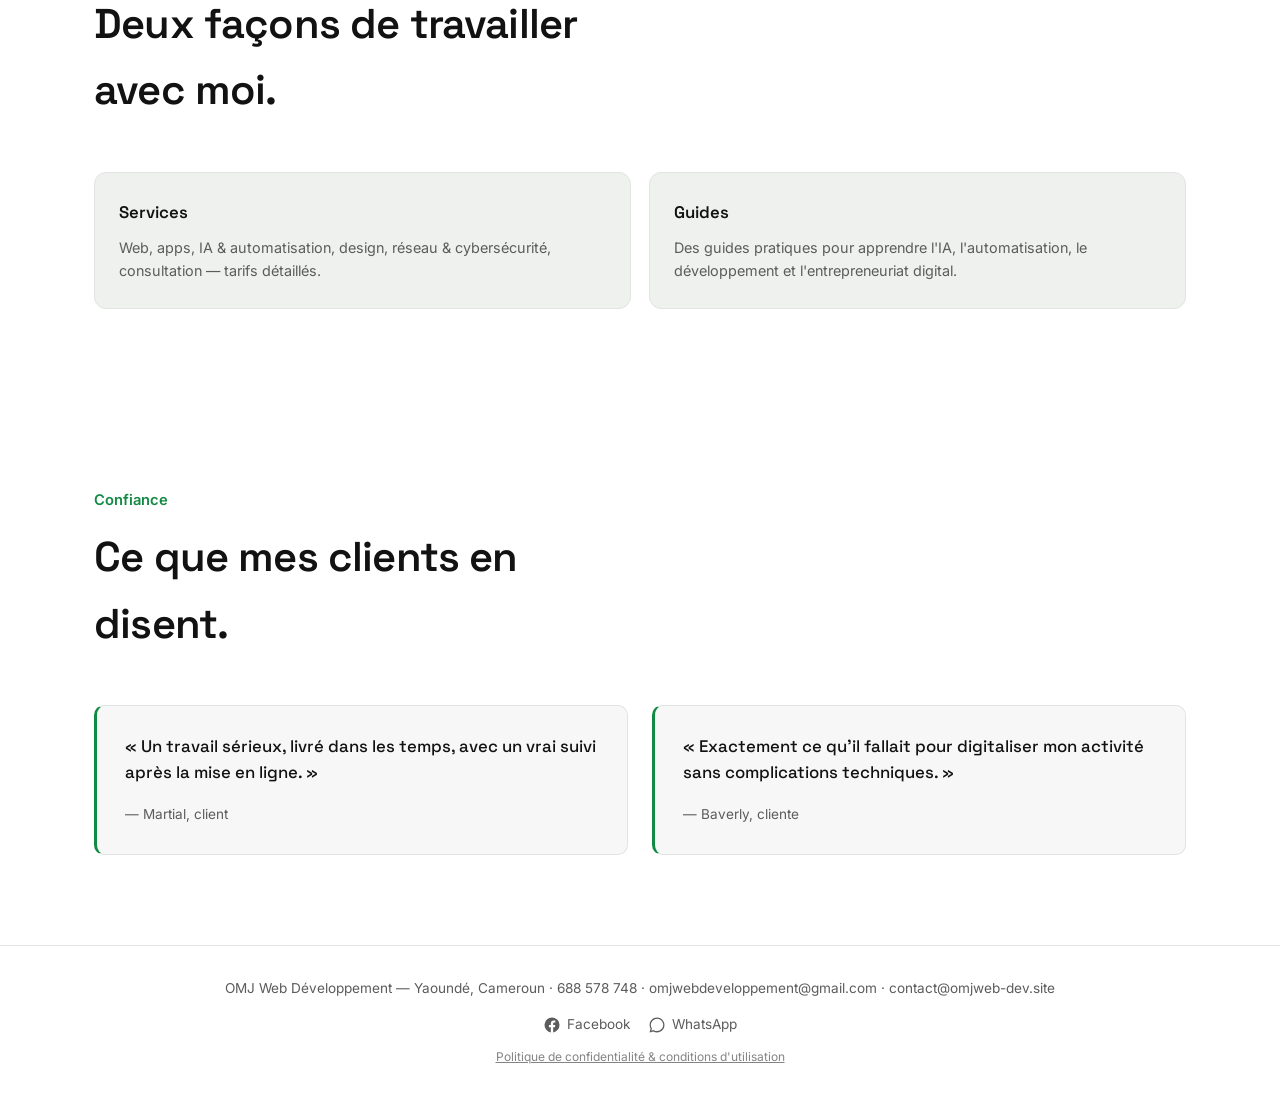
==== commit ec1739cc: "Add files via upload" ====
--- a/index.html
+++ b/index.html
@@ -22,7 +22,7 @@
     <div class="nav-links">
       <a href="services.html">Services</a>
       <a href="guides.html">Guides</a>
-      <a href="profil.html">Profil</a>
+      <a href="profil.html">À propos</a>
       <a href="contact.html" class="nav-cta">Me contacter</a>
     </div>
     <button class="nav-burger" id="navBurger" aria-label="Ouvrir le menu">
@@ -35,7 +35,9 @@
 <div class="nav-drawer" id="navDrawer">
   <a href="services.html">Services</a>
   <a href="guides.html">Guides</a>
-  <a href="profil.html">Profil</a>
+  <a href="profil.html">À propos</a>
+  <a href="mentions-legales-omj.html#confidentialite">Politique de confidentialité</a>
+  <a href="mentions-legales-omj.html#conditions">Conditions d'utilisation</a>
   <a href="contact.html" class="nav-drawer-cta">Me contacter</a>
 </div>
 
--- a/style.css
+++ b/style.css
@@ -156,14 +156,15 @@
 .nav-drawer {
   position: fixed; top: 0; right: 0; height: 100vh; width: min(78vw, 300px);
   background: var(--surface); border-left: 1px solid var(--border);
-  z-index: 205; padding: 90px 28px 32px;
-  display: flex; flex-direction: column; gap: 26px;
+  z-index: 205; padding: 64px 28px 24px;
+  display: flex; flex-direction: column; gap: 18px;
+  overflow-y: auto; -webkit-overflow-scrolling: touch;
   transform: translateX(100%); transition: transform 0.3s ease;
 }
 .nav-drawer.open { transform: translateX(0); }
-.nav-drawer a { font-family: var(--font-display); font-size: 1.15rem; font-weight: 600; color: var(--text); }
+.nav-drawer a { font-family: var(--font-display); font-size: 1.05rem; font-weight: 600; color: var(--text); }
 .nav-drawer a.active { color: var(--accent); }
-.nav-drawer-cta { margin-top: auto; background: var(--accent); color: #fff; text-align: center; padding: 12px; border-radius: 8px; font-weight: 600; }
+.nav-drawer-cta { margin-top: 10px; flex-shrink: 0; background: var(--accent); color: #fff; text-align: center; padding: 12px; border-radius: 8px; font-weight: 600; }
 
 .nav-scrim {
   position: fixed; inset: 0; background: rgba(0,0,0,0.5); z-index: 204;
